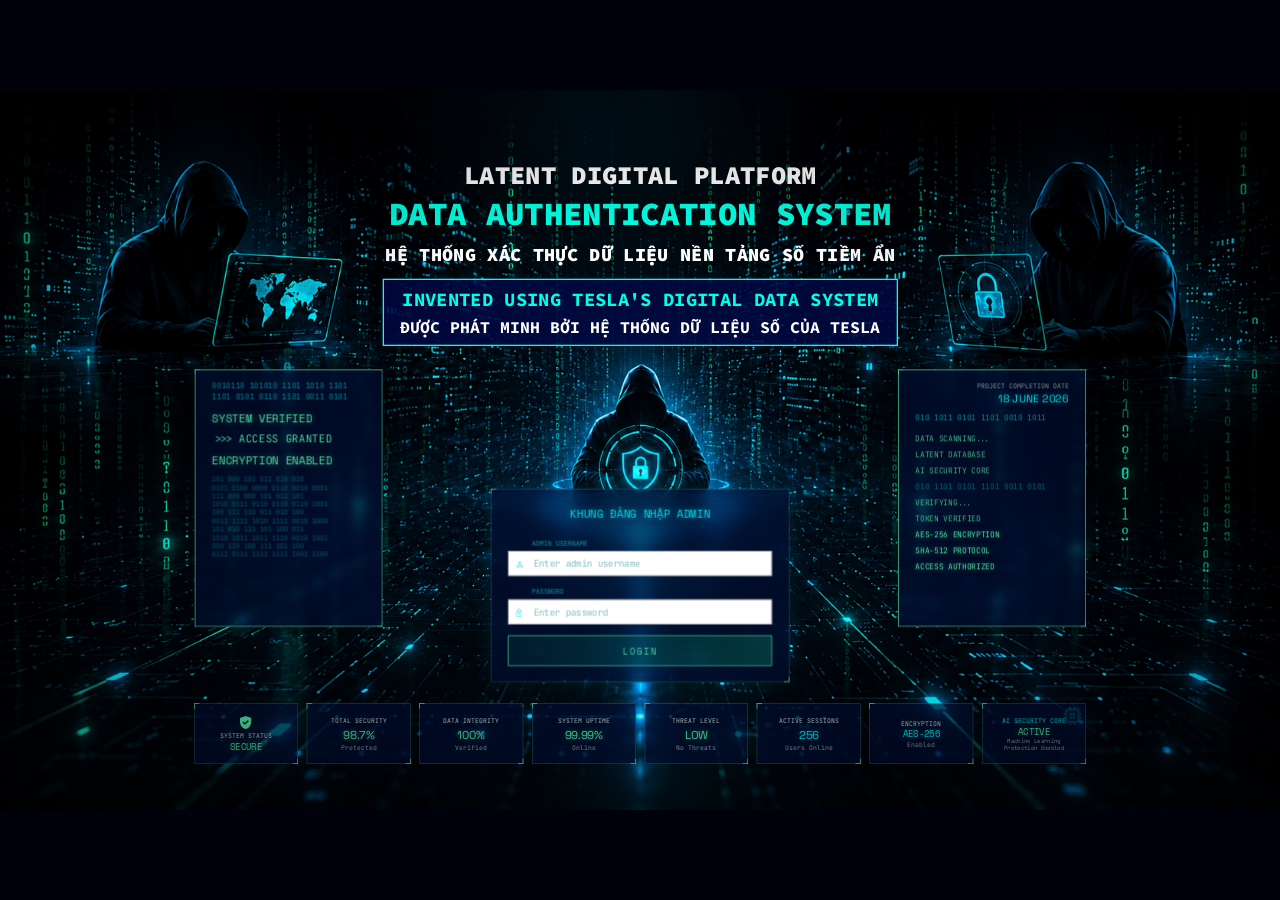
==== home.html @ fe3169d8 "first commit Co-authored-by: Cursor <cursoragent@cursor.com>" ====
<!DOCTYPE html>
<html lang="vi">
  <head>
    <meta charset="UTF-8" />
    <meta name="viewport" content="width=device-width, initial-scale=1.0" />
    <title>SYSTEM DATA INPUT PANEL — Latent Digital Platform</title>
    <link rel="preconnect" href="https://fonts.googleapis.com" />
    <link rel="preconnect" href="https://fonts.gstatic.com" crossorigin />
    <link
      href="https://fonts.googleapis.com/css2?family=Be+Vietnam+Pro:wght@700;900&family=JetBrains+Mono:wght@400;700&family=Source+Code+Pro:wght@700;900&family=Space+Grotesk:wght@400;500;700&family=Space+Mono&display=swap"
      rel="stylesheet"
    />
    <link rel="stylesheet" href="css/app.css" />
  </head>
  <body>
    <div class="viewport">
      <div class="stage" id="stage">
        <img class="bg" src="bg-pc.png" alt="" />

        <main class="home-main">
          <p class="exclusive">
            THIS DATA SOFTWARE IS EXCLUSIVELY AVAILABLE FOR THE SEXY BACCARAT PLATFORM.
          </p>

          <div class="welcome-row">
            <h1>WELCOME!</h1>
            <button class="logout-btn" id="logoutBtn" type="button">LOGOUT</button>
          </div>

          <div class="msg-box">
            <p>
              Thank you for placing your trust in our team. On behalf of Tesla, we would like to express
              our sincere gratitude for your confidence and support.<br />
              We truly appreciate your trust and look forward to providing you with the best possible experience.
            </p>
          </div>

          <h2 class="section-title">SYSTEM RECOMMENDATIONS</h2>

          <div class="msg-box">
            <p>
              For optimal system performance, please review and understand the instructions below before proceeding.
              Enter all required data completely and accurately to ensure the analysis is performed correctly
              and to achieve the most reliable analytical results.
            </p>
          </div>

          <div class="guide-row">
            <aside class="warn-box">
              <div class="warn-icons">
                <svg class="warn-tri" viewBox="0 0 24 24" aria-hidden="true">
                  <path fill="#f5c518" d="M12 2L23 21H1L12 2Z" />
                  <path fill="#111" d="M11 9h2v6h-2zm0 7h2v2h-2z" />
                </svg>
                <svg class="warn-tri" viewBox="0 0 24 24" aria-hidden="true">
                  <path fill="#f5c518" d="M12 2L23 21H1L12 2Z" />
                  <path fill="#111" d="M11 9h2v6h-2zm0 7h2v2h-2z" />
                </svg>
              </div>
              <h3>IMPORTANT OPERATING GUIDELINES</h3>
            </aside>

            <div class="guide-list">
              <span class="corner corner-tl"></span>
              <span class="corner corner-br"></span>
              <div class="guide-item">
                <span class="guide-num">1</span>
                <p>REFER TO THE GENERAL ANALYSIS SECTION FOR OVERALL DATA.</p>
                <span></span>
              </div>
              <div class="guide-item">
                <span class="guide-num">2</span>
                <p>ENTER THE BACCARAT TABLE NUMBER TO CONNECT WITH THE HIGHEST COMPATIBILITY.</p>
                <button class="check" data-check="table" type="button">✓</button>
              </div>
              <div class="guide-item">
                <span class="guide-num">3</span>
                <p>ENTER THE RESULTS OF THREE CONSECUTIVE ROUNDS TO ANALYZE THE LATENT COEFFICIENTS.</p>
                <button class="check" data-check="rounds" type="button">✓</button>
              </div>
              <div class="guide-item">
                <span class="guide-num">4</span>
                <p>ENTER COMPLETE AND ACCURATE DATA FOR THREE CONSECUTIVE ROUNDS TO PERFORM LATENT COEFFICIENT ANALYSIS.</p>
                <button class="check" data-check="data" type="button">✓</button>
              </div>
            </div>
          </div>

          <section class="panel">
            <span class="corner corner-tl"></span>
            <span class="corner corner-br"></span>
            <h3 class="panel-title">★ SYSTEM DATA INPUT PANEL ★</h3>

            <div class="table-row">
              <label for="tableNo">TABLE NO.</label>
              <input id="tableNo" type="text" placeholder="Enter baccarat table number" maxlength="16" />
              <div class="rounds" id="rounds">
                <button class="round-chip" data-round="0" type="button">R1 · —</button>
                <button class="round-chip" data-round="1" type="button">R2 · —</button>
                <button class="round-chip" data-round="2" type="button">R3 · —</button>
              </div>
              <button class="btn-ghost" id="connectBtn" type="button">CONNECT</button>
            </div>

            <div class="condition-row">
              <div class="condition-label">CONDITION 1</div>
              <div class="formula-grid">
                <div class="cell">
                  <span class="head">BANKER WIN</span>
                  <input id="banker" type="number" min="0" max="99" value="0" />
                </div>
                <div class="op">+</div>
                <div class="cell">
                  <span class="head">PLAYER</span>
                  <input id="player" type="number" min="0" max="99" value="0" />
                </div>
                <div class="op">+</div>
                <div class="cell">
                  <span class="head">LATENT FACTOR</span>
                  <input id="latent" type="number" min="0" max="99" value="0" />
                </div>
                <div class="op">=</div>
                <div class="cell result-cell">
                  <span class="head">RESULT</span>
                  <div class="result-out" id="resultOut">—</div>
                </div>
              </div>
            </div>

            <div class="formula-bar">CÔNG THỨC TẠO RA CƠ SỐ PHỤ (LATENT FACTOR)</div>

            <div class="action-row">
              <button class="slot-btn active" data-slot="1" type="button">1</button>
              <button class="slot-btn" data-slot="2" type="button">2</button>
              <button class="slot-btn" data-slot="3" type="button">3</button>
              <button class="slot-btn" data-slot="4" type="button">4</button>
              <button class="btn-ghost" id="resetBtn" type="button">RESET</button>
              <button class="btn-primary" id="analyzeBtn" type="button">EXECUTE ANALYSIS</button>
            </div>

            <div class="other-row">
              <div class="condition-label">OTHER CONDITIONS</div>
              <div class="stat-pills">
                <label class="pill">
                  <span class="k">COMMON PATTERNS</span>
                  <input id="statPatterns" type="number" min="0" value="5" />
                </label>
                <label class="pill">
                  <span class="k">TOTAL HANDS</span>
                  <input id="statHands" type="number" min="0" value="6" />
                </label>
                <label class="pill">
                  <span class="k">CARDS DEALT</span>
                  <input id="statCards" type="number" min="0" value="7" />
                </label>
              </div>
              <div class="beads" id="beads">
                <div class="bead-col">
                  <button class="bead cyan" data-bead="0" type="button"></button>
                  <button class="bead red" data-bead="1" type="button"></button>
                </div>
                <div class="bead-col">
                  <button class="bead cyan" data-bead="2" type="button"></button>
                  <button class="bead red" data-bead="3" type="button"></button>
                </div>
                <div class="bead-col">
                  <button class="bead cyan" data-bead="4" type="button"></button>
                  <button class="bead red" data-bead="5" type="button"></button>
                </div>
              </div>
            </div>
          </section>
        </main>

        <aside class="home-side">
          <div class="matrix-panel">
            <span class="corner corner-tl"></span>
            <span class="corner corner-br"></span>
            <canvas id="matrix"></canvas>
          </div>
          <div class="hacker-card">
            <span class="corner corner-tl"></span>
            <span class="corner corner-br"></span>
          </div>
        </aside>

        <div class="connect-overlay" id="connectOverlay" hidden>
          <div class="connect-modal">
            <span class="corner corner-tl"></span>
            <span class="corner corner-br"></span>
            <div class="connect-ring"></div>
            <p class="connect-kicker">TESLA UPLINK PROTOCOL</p>
            <h4 id="connectTitle">CONNECTING TO TABLE</h4>
            <p class="connect-table" id="connectTable">TABLE —</p>
            <div class="connect-bar">
              <span id="connectBar"></span>
            </div>
            <p class="connect-pct" id="connectPct">00%</p>
            <ul class="connect-logs" id="connectLogs"></ul>
          </div>
        </div>

        <div class="vignette"></div>
        <div class="scanlines"></div>
      </div>
    </div>
    <script src="js/stage.js"></script>
    <script src="js/home.js"></script>
  </body>
</html>
---- css/app.css ----
:root {
  --cyan: #00ffe5;
  --cyan-2: #00dbe7;
  --mint: #4edea3;
  --pink: #ff2bd6;
  --pink-soft: #ff7ae8;
  --navy: rgba(0, 8, 72, 0.85);
  --panel: rgba(0, 14, 58, 0.65);
  --panel-strong: rgba(0, 10, 42, 0.78);
  --muted: #b9cacb;
  --white: #ffffff;
  --danger: #ff2a4a;
  --stage-w: 1920px;
  --stage-h: 1080px;
}

*,
*::before,
*::after {
  box-sizing: border-box;
  margin: 0;
  padding: 0;
}

html,
body {
  width: 100%;
  height: 100%;
  background: #00010a;
  color: var(--white);
  font-family: "JetBrains Mono", "Source Code Pro", monospace;
  overflow: hidden;
}

img {
  display: block;
  max-width: none;
}

button,
input {
  font-family: inherit;
}

.viewport {
  width: 100vw;
  height: 100vh;
  display: flex;
  align-items: center;
  justify-content: center;
  overflow: hidden;
  background: #00010a;
}

.stage {
  width: var(--stage-w);
  height: var(--stage-h);
  position: relative;
  flex-shrink: 0;
  overflow: hidden;
  transform-origin: center center;
}

.bg {
  position: absolute;
  inset: 0;
  width: 100%;
  height: 100%;
  object-fit: cover;
  pointer-events: none;
}

.scanlines {
  position: absolute;
  inset: 0;
  pointer-events: none;
  z-index: 40;
  background: repeating-linear-gradient(
    to bottom,
    rgba(0, 0, 0, 0.08) 0px,
    rgba(0, 0, 0, 0.08) 1px,
    transparent 1px,
    transparent 3px
  );
  mix-blend-mode: overlay;
}

.vignette {
  position: absolute;
  inset: 0;
  pointer-events: none;
  z-index: 39;
  background: radial-gradient(ellipse at center, transparent 42%, rgba(0, 0, 0, 0.45) 100%);
}

.corner {
  position: absolute;
  width: 8px;
  height: 8px;
  pointer-events: none;
}

.corner-tl {
  top: -1px;
  left: -1px;
  border-top: 1px solid var(--mint);
  border-left: 1px solid var(--mint);
}

.corner-br {
  bottom: -1px;
  right: -1px;
  border-bottom: 1px solid var(--mint);
  border-right: 1px solid var(--mint);
}

.glow-mint {
  text-shadow: 0 0 10px rgba(78, 222, 163, 0.5);
}

.glow-cyan {
  text-shadow: 0 0 10px rgba(0, 219, 231, 0.5);
}

/* ===== LOGIN ===== */
.login-header {
  position: absolute;
  left: 574px;
  top: 103px;
  width: 773px;
  height: 281px;
  text-align: center;
}

.login-header h1,
.login-header h2,
.login-header .vn-title {
  position: absolute;
  left: 0;
  width: 100%;
  font-family: "Source Code Pro", "Be Vietnam Pro", monospace;
  font-weight: 900;
  line-height: normal;
  white-space: nowrap;
}

.login-header h1 {
  top: 0;
  font-size: 38.356px;
  color: var(--white);
}

.login-header h2 {
  top: 52px;
  font-size: 48.833px;
  color: var(--cyan);
}

.login-header .vn-title {
  top: 127px;
  font-size: 27.685px;
  color: var(--white);
}

.invented-box {
  position: absolute;
  left: 0;
  top: 180px;
  width: 773px;
  height: 101px;
  background: var(--navy);
  border: 2px solid var(--cyan);
  display: flex;
  flex-direction: column;
  align-items: center;
  justify-content: center;
  gap: 8px;
}

.invented-box .en {
  font-family: "Source Code Pro", "Be Vietnam Pro", monospace;
  font-weight: 700;
  font-size: 28.268px;
  color: var(--cyan);
}

.invented-box .vn {
  font-family: "Source Code Pro", "Be Vietnam Pro", monospace;
  font-weight: 700;
  font-size: 24.726px;
  color: var(--white);
}

.hud-panel {
  position: absolute;
  width: 282px;
  height: 386px;
  background: var(--panel);
  border: 1px solid var(--mint);
  backdrop-filter: blur(6px);
  -webkit-backdrop-filter: blur(6px);
}

.hud-left {
  left: 292px;
  top: 419px;
  padding: 16px 25px;
}

.hud-right {
  left: 1347px;
  top: 419px;
  padding: 16px 25px 20px;
}

.bin-soft {
  font-family: "JetBrains Mono", monospace;
  font-size: 12px;
  line-height: 16px;
  color: rgba(0, 219, 231, 0.6);
  word-break: break-word;
}

.bin-faint {
  font-family: "JetBrains Mono", monospace;
  font-size: 10px;
  line-height: 12.5px;
  color: rgba(0, 219, 231, 0.4);
  margin-top: 6px;
}

.status-stack {
  margin: 12px 0 10px;
  display: flex;
  flex-direction: column;
  gap: 8px;
}

.status-ok {
  font-family: "Space Mono", monospace;
  font-size: 16px;
  line-height: 24px;
  color: var(--mint);
  text-shadow: 0 0 10px rgba(78, 222, 163, 0.5);
}

.status-ok.mono {
  font-family: "JetBrains Mono", monospace;
  text-shadow: none;
}

.hud-right-top {
  display: flex;
  justify-content: flex-end;
  margin-bottom: 8px;
}

.date-block {
  text-align: right;
}

.date-block .label {
  font-size: 10px;
  line-height: 15px;
  color: rgba(185, 202, 203, 0.7);
}

.date-block .value {
  font-family: "Space Grotesk", sans-serif;
  font-size: 16px;
  line-height: 24px;
  color: var(--cyan-2);
  text-shadow: 0 0 10px rgba(0, 219, 231, 0.5);
}

.scan-lines {
  display: flex;
  flex-direction: column;
  gap: 8px;
  margin-top: 16px;
}

.scan-line {
  font-size: 12px;
  line-height: 16px;
  color: rgba(78, 222, 163, 0.8);
}

.scan-line.bin {
  color: rgba(0, 219, 231, 0.4);
}

.scan-line.hot {
  color: var(--mint);
  text-shadow: 0 0 10px rgba(78, 222, 163, 0.5);
}

.login-box {
  position: absolute;
  left: 736px;
  top: 598px;
  width: 448px;
  height: 290px;
  background: rgba(0, 14, 58, 0.6);
  border: 1px solid rgba(78, 222, 163, 0.3);
  backdrop-filter: blur(12px);
  -webkit-backdrop-filter: blur(12px);
  box-shadow: 0 0 30px rgba(0, 219, 231, 0.1);
  padding: 25px;
  display: flex;
  flex-direction: column;
  gap: 24px;
}

.login-box h3 {
  font-family: "Space Mono", monospace;
  font-size: 16px;
  line-height: 24px;
  text-align: center;
  color: var(--cyan-2);
  text-shadow: 0 0 10px rgba(0, 219, 231, 0.5);
  font-weight: 400;
}

.login-form {
  display: flex;
  flex-direction: column;
  gap: 16px;
}

.field {
  position: relative;
}

.field label {
  display: block;
  padding-left: 36px;
  margin-bottom: 4px;
  font-size: 10px;
  line-height: 15px;
  color: rgba(0, 219, 231, 0.7);
}

.field input {
  width: 100%;
  height: 38px;
  background: #fff;
  border: 1px solid #6b7280;
  padding: 10px 13px 10px 37px;
  font-size: 14px;
  color: #0b1b33;
  outline: none;
}

.field input::placeholder {
  color: rgba(0, 120, 130, 0.45);
}

.field input:focus {
  border-color: var(--cyan-2);
  box-shadow: 0 0 0 1px var(--cyan-2);
}

.field-icon {
  position: absolute;
  left: 13px;
  bottom: 13px;
  pointer-events: none;
}

.field-icon.user {
  width: 9.333px;
  height: 9.333px;
}

.field-icon.lock {
  left: 12px;
  bottom: 12px;
  width: 9.333px;
  height: 12.25px;
}

.field-icon img {
  width: 100%;
  height: 100%;
}

.btn-login {
  width: 100%;
  height: 46px;
  border: 1px solid var(--mint);
  background: linear-gradient(90deg, rgba(0, 165, 114, 0.1), rgba(0, 165, 114, 0.3));
  color: var(--mint);
  font-family: "Space Mono", monospace;
  font-size: 14px;
  letter-spacing: 1.4px;
  cursor: pointer;
  transition: box-shadow 0.2s, background 0.2s, color 0.2s;
}

.btn-login:hover {
  background: linear-gradient(90deg, rgba(0, 165, 114, 0.25), rgba(0, 165, 114, 0.5));
  box-shadow: 0 0 18px rgba(78, 222, 163, 0.45);
}

.btn-login:active {
  transform: translateY(1px);
}

.login-error {
  display: none;
  position: absolute;
  left: 25px;
  right: 25px;
  top: 50px;
  font-size: 11px;
  color: var(--danger);
  text-align: center;
  letter-spacing: 0.4px;
  pointer-events: none;
}

.login-error.show {
  display: block;
}

.login-box.shake {
  animation: shake 0.4s ease;
  border-color: var(--danger);
}

@keyframes shake {
  0%,
  100% {
    transform: translateX(0);
  }
  25% {
    transform: translateX(-6px);
  }
  75% {
    transform: translateX(6px);
  }
}

.stats-row {
  position: absolute;
  left: 291px;
  top: 920px;
  width: 1338px;
  height: 93px;
  display: flex;
  gap: 13px;
}

.stat-card {
  position: relative;
  flex: 1;
  min-width: 0;
  height: 91px;
  background: var(--panel);
  border: 1.072px solid rgba(78, 222, 163, 0.3);
  display: flex;
  flex-direction: column;
  align-items: center;
  justify-content: center;
  text-align: center;
  padding: 10px 8px 8px;
}

.stat-card .k {
  font-size: 9.649px;
  line-height: 14.474px;
  color: var(--muted);
}

.stat-card .v {
  font-family: "Space Grotesk", sans-serif;
  font-size: 17.154px;
  line-height: 26px;
  color: var(--mint);
  text-shadow: 0 0 10.7px rgba(78, 222, 163, 0.5);
}

.stat-card .v.cyan {
  color: var(--cyan-2);
  text-shadow: 0 0 10.7px rgba(0, 219, 231, 0.5);
}

.stat-card .v.sm {
  font-family: "Space Mono", monospace;
  font-size: 12.865px;
  line-height: 17px;
}

.stat-card .s {
  font-size: 9.649px;
  line-height: 14.474px;
  color: rgba(185, 202, 203, 0.7);
}

.stat-card .s.tiny {
  font-size: 8.577px;
  line-height: 10.7px;
}

.stat-shield {
  width: 17.154px;
  height: 21.442px;
  margin-bottom: 2px;
}

.stat-shield img {
  width: 17.154px;
  height: 21.442px;
}

.stat-ai-icon {
  position: absolute;
  top: 4.29px;
  right: 4.29px;
  width: 28.947px;
  height: 28.947px;
}

.stat-ai-icon img {
  width: 28.947px;
  height: 28.947px;
}

.stat-card.ai .k {
  color: var(--cyan-2);
}

/* ===== HOME ===== */
.home-main {
  position: absolute;
  left: 48px;
  top: 28px;
  width: 1620px;
  height: 1024px;
  display: flex;
  flex-direction: column;
  gap: 12px;
}

.home-side {
  position: absolute;
  right: 28px;
  top: 28px;
  width: 210px;
  height: 1024px;
  display: flex;
  flex-direction: column;
  gap: 12px;
}

.exclusive {
  font-family: "Source Code Pro", "Be Vietnam Pro", monospace;
  font-weight: 900;
  font-size: 22px;
  text-align: center;
  letter-spacing: 0.4px;
}

.welcome-row {
  display: flex;
  align-items: center;
  justify-content: center;
  position: relative;
}

.welcome-row h1 {
  font-family: "Source Code Pro", "Be Vietnam Pro", monospace;
  font-weight: 900;
  font-size: 32px;
  text-align: center;
}

.logout-btn {
  position: absolute;
  right: 0;
  top: 50%;
  transform: translateY(-50%);
  height: 34px;
  padding: 0 16px;
  border: 1px solid var(--pink);
  background: rgba(255, 43, 214, 0.12);
  color: var(--pink-soft);
  font-size: 11px;
  letter-spacing: 1.2px;
  cursor: pointer;
  clip-path: polygon(8px 0, 100% 0, 100% calc(100% - 8px), calc(100% - 8px) 100%, 0 100%, 0 8px);
  box-shadow: 0 0 12px rgba(255, 43, 214, 0.25);
}

.logout-btn:hover {
  background: rgba(255, 43, 214, 0.28);
  box-shadow: 0 0 18px rgba(255, 43, 214, 0.5);
}

.msg-box {
  width: 773px;
  min-height: 72px;
  margin: 0 auto;
  background: var(--navy);
  border: 2px solid var(--cyan);
  display: flex;
  align-items: center;
  justify-content: center;
  padding: 8px 12px;
}

.msg-box p {
  font-family: "Source Code Pro", "Be Vietnam Pro", monospace;
  font-weight: 700;
  font-size: 13.2px;
  line-height: 1.35;
  text-align: center;
  color: var(--cyan);
}

.section-title {
  font-family: "Source Code Pro", "Be Vietnam Pro", monospace;
  font-weight: 900;
  font-size: 28px;
  text-align: center;
}

.guide-row {
  display: grid;
  grid-template-columns: 168px 1fr;
  gap: 14px;
  align-items: stretch;
}

.warn-box {
  position: relative;
  background: rgba(18, 8, 0, 0.72);
  border: 2px solid #f5c518;
  display: flex;
  flex-direction: column;
  align-items: center;
  justify-content: center;
  gap: 8px;
  padding: 12px 8px;
  text-align: center;
  box-shadow: 0 0 16px rgba(245, 197, 24, 0.25);
}

.warn-box::before {
  content: "";
  position: absolute;
  inset: 4px;
  border: 1px dashed rgba(245, 197, 24, 0.5);
  pointer-events: none;
}

.warn-icons {
  display: flex;
  gap: 8px;
}

.warn-tri {
  width: 28px;
  height: 28px;
}

.warn-box h3 {
  font-family: "Source Code Pro", "Be Vietnam Pro", monospace;
  font-weight: 900;
  font-size: 11px;
  line-height: 1.25;
  color: #ffe38a;
}

.guide-list {
  position: relative;
  background: var(--panel-strong);
  border: 1px solid rgba(0, 255, 229, 0.45);
  padding: 10px 14px;
  display: flex;
  flex-direction: column;
  gap: 6px;
  backdrop-filter: blur(8px);
}

.guide-item {
  display: grid;
  grid-template-columns: 28px 1fr 28px;
  gap: 8px;
  align-items: center;
  min-height: 28px;
}

.guide-num {
  width: 22px;
  height: 22px;
  display: grid;
  place-items: center;
  font-size: 12px;
  font-weight: 700;
  color: #031018;
  background: var(--cyan);
  clip-path: polygon(4px 0, 100% 0, 100% calc(100% - 4px), calc(100% - 4px) 100%, 0 100%, 0 4px);
}

.guide-item:nth-child(even) .guide-num {
  background: var(--pink);
  color: #1a0014;
}

.guide-item p {
  font-size: 12px;
  line-height: 1.3;
  color: rgba(230, 255, 252, 0.92);
}

.check {
  width: 20px;
  height: 20px;
  border: 1px solid var(--cyan);
  background: rgba(0, 255, 229, 0.08);
  color: transparent;
  cursor: pointer;
  display: grid;
  place-items: center;
  font-size: 13px;
  box-shadow: 0 0 8px rgba(0, 255, 229, 0.2);
}

.check.on {
  border-color: var(--pink);
  background: rgba(255, 43, 214, 0.22);
  color: var(--pink);
  box-shadow: 0 0 10px rgba(255, 43, 214, 0.45);
}

.panel {
  position: relative;
  flex: 1;
  min-height: 0;
  background: var(--panel-strong);
  border: 1px solid rgba(255, 43, 214, 0.35);
  padding: 12px 16px 14px;
  backdrop-filter: blur(10px);
  box-shadow: 0 0 24px rgba(255, 43, 214, 0.12), inset 0 0 40px rgba(0, 255, 229, 0.04);
}

.panel-title {
  font-family: "Source Code Pro", "Be Vietnam Pro", monospace;
  font-weight: 900;
  font-size: 18px;
  text-align: center;
  color: var(--pink-soft);
  text-shadow: 0 0 12px rgba(255, 43, 214, 0.55);
  margin-bottom: 12px;
  letter-spacing: 1px;
}

.condition-row {
  display: grid;
  grid-template-columns: 128px 1fr;
  gap: 10px;
  align-items: center;
  margin-bottom: 10px;
}

.condition-label {
  height: 54px;
  display: grid;
  place-items: center;
  border: 1px solid var(--pink);
  color: var(--pink-soft);
  font-size: 12px;
  font-weight: 700;
  letter-spacing: 1px;
  background: rgba(255, 43, 214, 0.1);
  clip-path: polygon(10px 0, 100% 0, 100% 100%, 0 100%, 0 10px);
}

.formula-grid {
  display: grid;
  grid-template-columns: 1fr 36px 1fr 36px 1fr 36px 1fr;
  gap: 8px;
  align-items: stretch;
}

.cell {
  min-height: 70px;
  border: 1px solid rgba(0, 255, 229, 0.4);
  background: rgba(0, 20, 70, 0.45);
  display: flex;
  flex-direction: column;
}

.cell.head {
  font-size: 10px;
  letter-spacing: 0.6px;
  color: var(--cyan);
  text-align: center;
  padding: 6px 4px 0;
}

.cell input,
.stepper-value {
  flex: 1;
  background: transparent;
  border: 0;
  outline: none;
  color: var(--white);
  font-family: "Space Grotesk", sans-serif;
  font-size: 22px;
  text-align: center;
  width: 100%;
  min-height: 36px;
}

.op {
  display: grid;
  place-items: center;
  font-size: 22px;
  color: var(--pink);
  text-shadow: 0 0 10px rgba(255, 43, 214, 0.7);
  font-weight: 700;
}

.result-cell {
  border-color: var(--pink);
  background: rgba(255, 43, 214, 0.08);
}

.result-cell .head {
  color: var(--pink-soft);
}

.other-row {
  display: grid;
  grid-template-columns: 128px minmax(0, 1fr) auto;
  gap: 14px;
  align-items: stretch;
}

.stat-pills {
  display: grid;
  grid-template-columns: repeat(3, minmax(0, 1fr));
  gap: 14px;
}

.pill {
  min-height: 92px;
  border: 1px solid rgba(0, 255, 229, 0.55);
  background: rgba(0, 20, 70, 0.55);
  display: flex;
  flex-direction: column;
  align-items: center;
  justify-content: center;
  gap: 6px;
  padding: 10px 12px 12px;
  box-shadow: 0 0 14px rgba(0, 255, 229, 0.12);
}

.pill .k {
  font-size: 11px;
  color: var(--cyan);
  letter-spacing: 1px;
  text-align: center;
}

.pill input {
  width: 100%;
  height: 44px;
  background: rgba(255, 255, 255, 0.96);
  border: 1px solid #6b7280;
  color: #0b1b33;
  font-family: "Space Grotesk", sans-serif;
  font-size: 28px;
  font-weight: 700;
  text-align: center;
  outline: none;
}

.pill input:focus {
  border-color: var(--pink);
  box-shadow: 0 0 0 1px var(--pink), 0 0 12px rgba(255, 43, 214, 0.35);
}

.pill input::-webkit-outer-spin-button,
.pill input::-webkit-inner-spin-button {
  height: 24px;
}

.beads {
  display: flex;
  gap: 10px;
  align-items: center;
  padding: 4px 2px;
}

.bead-col {
  display: flex;
  flex-direction: column;
  gap: 8px;
}

.bead {
  width: 42px;
  height: 42px;
  border: 1px solid transparent;
  cursor: pointer;
}

.bead.cyan {
  background: #2ee6ff;
  box-shadow: 0 0 14px rgba(46, 230, 255, 0.85);
}

.bead.red {
  background: #ff2a6a;
  box-shadow: 0 0 14px rgba(255, 42, 106, 0.85);
}

.bead.off {
  background: rgba(255, 255, 255, 0.08);
  box-shadow: none;
  border-color: rgba(255, 255, 255, 0.15);
}

.result-out {
  flex: 1;
  display: grid;
  place-items: center;
  font-family: "Source Code Pro", "Be Vietnam Pro", monospace;
  font-weight: 900;
  font-size: 18px;
  color: var(--cyan);
  text-shadow: 0 0 12px rgba(0, 255, 229, 0.5);
}

.formula-bar {
  margin: 10px auto 12px;
  width: min(720px, 100%);
  min-height: 40px;
  border: 1px solid var(--cyan);
  background: rgba(0, 255, 229, 0.06);
  display: grid;
  place-items: center;
  font-family: "Source Code Pro", "Be Vietnam Pro", monospace;
  font-weight: 700;
  font-size: 13px;
  color: var(--cyan);
  letter-spacing: 0.4px;
}

.action-row {
  display: flex;
  align-items: center;
  justify-content: center;
  gap: 12px;
  margin-bottom: 12px;
}

.slot-btn {
  width: 48px;
  height: 40px;
  border: 1px solid var(--cyan);
  background: rgba(0, 255, 229, 0.08);
  color: var(--cyan);
  font-size: 16px;
  font-weight: 700;
  cursor: pointer;
  clip-path: polygon(6px 0, 100% 0, 100% calc(100% - 6px), calc(100% - 6px) 100%, 0 100%, 0 6px);
}

.slot-btn:hover,
.slot-btn.active {
  border-color: var(--pink);
  color: var(--pink-soft);
  background: rgba(255, 43, 214, 0.18);
  box-shadow: 0 0 14px rgba(255, 43, 214, 0.4);
}

.btn-ghost,
.btn-primary {
  height: 40px;
  padding: 0 22px;
  cursor: pointer;
  letter-spacing: 1.4px;
  font-size: 12px;
  font-weight: 700;
}

.btn-ghost {
  border: 1px solid var(--cyan);
  background: rgba(0, 255, 229, 0.08);
  color: var(--cyan);
  clip-path: polygon(8px 0, 100% 0, 100% calc(100% - 8px), calc(100% - 8px) 100%, 0 100%, 0 8px);
}

.btn-ghost:hover {
  background: rgba(0, 255, 229, 0.2);
  box-shadow: 0 0 14px rgba(0, 255, 229, 0.35);
}

.btn-primary {
  border: 1px solid var(--pink);
  background: linear-gradient(90deg, rgba(255, 43, 214, 0.2), rgba(0, 80, 255, 0.28));
  color: #ffe6fb;
  clip-path: polygon(8px 0, 100% 0, 100% calc(100% - 8px), calc(100% - 8px) 100%, 0 100%, 0 8px);
  box-shadow: 0 0 18px rgba(255, 43, 214, 0.35);
}

.btn-primary:hover {
  background: linear-gradient(90deg, rgba(255, 43, 214, 0.4), rgba(0, 180, 255, 0.35));
  box-shadow: 0 0 22px rgba(255, 43, 214, 0.55), 0 0 18px rgba(0, 255, 229, 0.25);
}

.table-row {
  display: flex;
  gap: 10px;
  align-items: center;
  margin-bottom: 10px;
}

.table-row label {
  font-size: 11px;
  color: var(--cyan);
  letter-spacing: 0.8px;
  white-space: nowrap;
}

.table-row input {
  flex: 1;
  height: 36px;
  background: rgba(255, 255, 255, 0.95);
  border: 1px solid #6b7280;
  padding: 0 12px;
  color: #0b1b33;
  font-size: 14px;
  outline: none;
}

.table-row input:focus {
  border-color: var(--pink);
  box-shadow: 0 0 0 1px var(--pink);
}

.rounds {
  display: flex;
  gap: 8px;
}

.round-chip {
  height: 36px;
  min-width: 72px;
  border: 1px solid rgba(0, 255, 229, 0.4);
  background: rgba(0, 255, 229, 0.08);
  color: var(--cyan);
  cursor: pointer;
  font-size: 12px;
  letter-spacing: 0.6px;
}

.round-chip.banker {
  border-color: var(--pink);
  background: rgba(255, 43, 214, 0.22);
  color: var(--pink-soft);
}

.round-chip.player {
  border-color: var(--cyan);
  background: rgba(0, 255, 229, 0.22);
  color: var(--cyan);
}

.round-chip.tie {
  border-color: #f5c518;
  background: rgba(245, 197, 24, 0.18);
  color: #ffe38a;
}

.matrix-panel {
  position: relative;
  flex: 1;
  min-height: 0;
  background: rgba(0, 10, 36, 0.55);
  border: 1px solid rgba(0, 255, 229, 0.35);
  overflow: hidden;
  backdrop-filter: blur(6px);
}

.matrix-caption {
  position: absolute;
  left: 8px;
  right: 8px;
  top: 8px;
  z-index: 2;
  font-size: 9px;
  line-height: 1.3;
  color: rgba(0, 255, 229, 0.75);
  text-align: center;
}

#matrix {
  position: absolute;
  inset: 0;
  width: 100%;
  height: 100%;
}

.hacker-card {
  height: 220px;
  position: relative;
  border: 1px solid rgba(0, 255, 229, 0.45);
  overflow: hidden;
  background: transparent;
  box-shadow: 0 0 18px rgba(0, 255, 229, 0.18), inset 0 0 30px rgba(0, 8, 30, 0.25);
}

.connect-overlay {
  position: absolute;
  inset: 0;
  z-index: 50;
  display: grid;
  place-items: center;
  background: rgba(0, 4, 18, 0.72);
  backdrop-filter: blur(8px);
}

.connect-overlay[hidden] {
  display: none;
}

.connect-modal {
  position: relative;
  width: 520px;
  min-height: 340px;
  padding: 36px 32px 28px;
  background: rgba(0, 10, 42, 0.92);
  border: 1px solid var(--cyan);
  box-shadow: 0 0 40px rgba(0, 255, 229, 0.25), 0 0 80px rgba(255, 43, 214, 0.12);
  text-align: center;
  overflow: hidden;
}

.connect-modal::before {
  content: "";
  position: absolute;
  inset: 0;
  background: repeating-linear-gradient(
    to bottom,
    rgba(0, 255, 229, 0.04) 0,
    rgba(0, 255, 229, 0.04) 1px,
    transparent 1px,
    transparent 4px
  );
  pointer-events: none;
}

.connect-ring {
  width: 72px;
  height: 72px;
  margin: 0 auto 16px;
  border: 2px solid rgba(0, 255, 229, 0.25);
  border-top-color: var(--cyan);
  border-right-color: var(--pink);
  border-radius: 50%;
  animation: spin 0.9s linear infinite;
  box-shadow: 0 0 18px rgba(0, 255, 229, 0.35);
}

.connect-kicker {
  font-size: 11px;
  letter-spacing: 2px;
  color: var(--pink-soft);
  margin-bottom: 8px;
}

.connect-modal h4 {
  font-family: "Source Code Pro", "Be Vietnam Pro", monospace;
  font-size: 22px;
  font-weight: 900;
  color: var(--white);
  text-shadow: 0 0 12px rgba(0, 255, 229, 0.45);
}

.connect-table {
  margin-top: 6px;
  color: var(--cyan);
  font-size: 14px;
  letter-spacing: 1.5px;
}

.connect-bar {
  margin: 18px auto 8px;
  width: 100%;
  height: 8px;
  background: rgba(255, 255, 255, 0.08);
  border: 1px solid rgba(0, 255, 229, 0.35);
  overflow: hidden;
}

.connect-bar span {
  display: block;
  height: 100%;
  width: 0%;
  background: linear-gradient(90deg, var(--cyan), var(--pink));
  box-shadow: 0 0 12px rgba(255, 43, 214, 0.6);
  transition: width 0.2s linear;
}

.connect-pct {
  font-family: "Space Grotesk", sans-serif;
  font-size: 18px;
  color: var(--cyan);
  margin-bottom: 12px;
}

.connect-logs {
  list-style: none;
  text-align: left;
  min-height: 88px;
  font-size: 12px;
  line-height: 1.7;
  color: rgba(0, 255, 229, 0.85);
}

.connect-logs li.ok {
  color: var(--mint);
}

.connect-logs li.hot {
  color: var(--pink-soft);
}

@keyframes spin {
  to {
    transform: rotate(360deg);
  }
}

@media (max-width: 1280px) {
  .exclusive {
    font-size: 18px;
  }
}
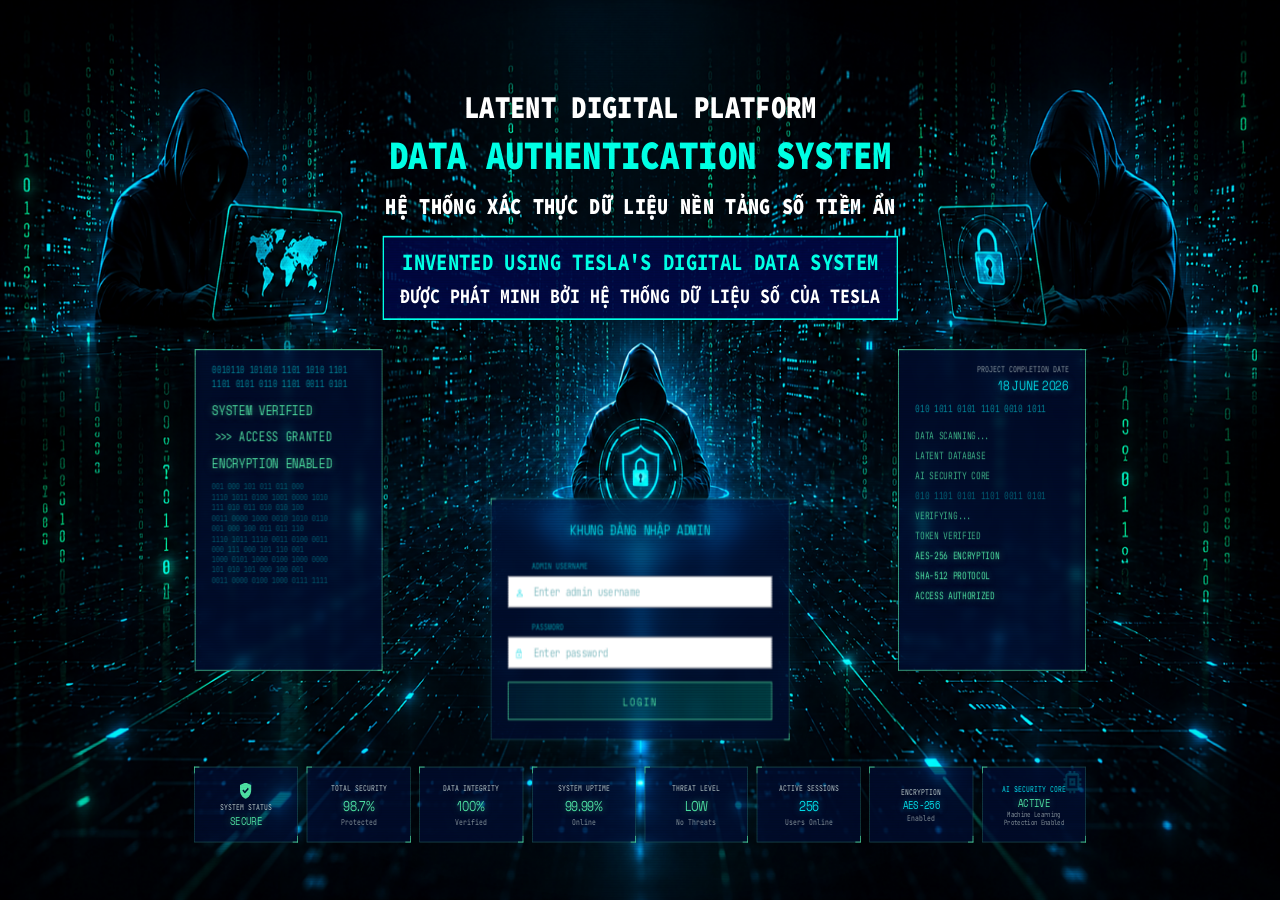
==== commit f2d61faa: "update ui" ====
--- a/home.html
+++ b/home.html
@@ -1,210 +1,380 @@
 <!DOCTYPE html>
 <html lang="vi">
-  <head>
-    <meta charset="UTF-8" />
-    <meta name="viewport" content="width=device-width, initial-scale=1.0" />
-    <title>SYSTEM DATA INPUT PANEL — Latent Digital Platform</title>
-    <link rel="preconnect" href="https://fonts.googleapis.com" />
-    <link rel="preconnect" href="https://fonts.gstatic.com" crossorigin />
-    <link
-      href="https://fonts.googleapis.com/css2?family=Be+Vietnam+Pro:wght@700;900&family=JetBrains+Mono:wght@400;700&family=Source+Code+Pro:wght@700;900&family=Space+Grotesk:wght@400;500;700&family=Space+Mono&display=swap"
-      rel="stylesheet"
-    />
-    <link rel="stylesheet" href="css/app.css" />
-  </head>
-  <body>
-    <div class="viewport">
-      <div class="stage" id="stage">
-        <img class="bg" src="bg-pc.png" alt="" />
-
-        <main class="home-main">
-          <p class="exclusive">
-            THIS DATA SOFTWARE IS EXCLUSIVELY AVAILABLE FOR THE SEXY BACCARAT PLATFORM.
+
+<head>
+  <meta charset="UTF-8" />
+  <meta name="viewport" content="width=device-width, initial-scale=1.0" />
+  <title>SYSTEM DATA INPUT PANEL — Latent Digital Platform</title>
+  <link rel="preconnect" href="https://fonts.googleapis.com" />
+  <link rel="preconnect" href="https://fonts.gstatic.com" crossorigin />
+  <link
+    href="https://fonts.googleapis.com/css2?family=Be+Vietnam+Pro:wght@700;900&family=JetBrains+Mono:wght@400;700&family=Source+Code+Pro:wght@700;900&family=Space+Grotesk:wght@400;500;700&family=Space+Mono&display=swap"
+    rel="stylesheet" />
+  <link rel="stylesheet" href="css/app.css" />
+</head>
+
+<body>
+  <div class="viewport">
+    <div class="stage" id="stage">
+      <img class="bg" src="bg-pc.png" alt="" />
+
+      <nav class="home-nav" aria-label="Main">
+        <div class="nav-list">
+          <button class="nav-item active" type="button" data-nav="dashboard">
+            <svg class="nav-ico" viewBox="0 0 24 24" aria-hidden="true">
+              <path d="M4 10.5L12 4l8 6.5V20a1 1 0 0 1-1 1h-5v-6H10v6H5a1 1 0 0 1-1-1v-9.5z" fill="none"
+                stroke="currentColor" stroke-width="1.6" stroke-linejoin="round" />
+            </svg>
+            <span>DASHBOARD</span>
+          </button>
+          <button class="nav-item" type="button" data-nav="users">
+            <svg class="nav-ico" viewBox="0 0 24 24" aria-hidden="true">
+              <path
+                d="M9 11a3.5 3.5 0 1 0 0-7 3.5 3.5 0 0 0 0 7zM16.5 12a3 3 0 1 0 0-6 3 3 0 0 0 0 6zM3.5 19.5c0-2.8 2.5-5 5.5-5s5.5 2.2 5.5 5M14 14.5c2.6 0 4.8 1.6 5.5 3.8"
+                fill="none" stroke="currentColor" stroke-width="1.6" stroke-linecap="round" />
+            </svg>
+            <span>USER MANAGEMENT</span>
+          </button>
+          <button class="nav-item" type="button" data-nav="auth">
+            <svg class="nav-ico" viewBox="0 0 24 24" aria-hidden="true">
+              <path d="M12 3l7 3v5.2c0 4.4-2.9 8.3-7 9.8-4.1-1.5-7-5.4-7-9.8V6l7-3z" fill="none" stroke="currentColor"
+                stroke-width="1.6" />
+              <circle cx="12" cy="11" r="2.2" fill="none" stroke="currentColor" stroke-width="1.4" />
+              <path d="M12 13.2v2.4M10.4 11h3.2" fill="none" stroke="currentColor" stroke-width="1.4"
+                stroke-linecap="round" />
+            </svg>
+            <span>DATA AUTHENTICATION</span>
+          </button>
+          <button class="nav-item" type="button" data-nav="monitor">
+            <svg class="nav-ico" viewBox="0 0 24 24" aria-hidden="true">
+              <rect x="3" y="4" width="18" height="13" rx="1.5" fill="none" stroke="currentColor" stroke-width="1.6" />
+              <path d="M8 20h8M12 17v3M6.5 14l3-3.5 2.5 2 4-4.5" fill="none" stroke="currentColor" stroke-width="1.5"
+                stroke-linecap="round" stroke-linejoin="round" />
+            </svg>
+            <span>SYSTEM MONITORING</span>
+          </button>
+          <button class="nav-item" type="button" data-nav="security">
+            <svg class="nav-ico" viewBox="0 0 24 24" aria-hidden="true">
+              <path d="M12 3l7 3v5.2c0 4.4-2.9 8.3-7 9.8-4.1-1.5-7-5.4-7-9.8V6l7-3z" fill="none" stroke="currentColor"
+                stroke-width="1.6" />
+              <path d="M9.2 11.4l2 2 3.8-4" fill="none" stroke="currentColor" stroke-width="1.6" stroke-linecap="round"
+                stroke-linejoin="round" />
+            </svg>
+            <span>SECURITY CENTER</span>
+          </button>
+          <button class="nav-item" type="button" data-nav="access">
+            <svg class="nav-ico" viewBox="0 0 24 24" aria-hidden="true">
+              <rect x="3.5" y="6" width="17" height="12" rx="2" fill="none" stroke="currentColor" stroke-width="1.6" />
+              <circle cx="9" cy="12" r="2" fill="none" stroke="currentColor" stroke-width="1.4" />
+              <path d="M13.5 10.5h4M13.5 13.5h3" fill="none" stroke="currentColor" stroke-width="1.4"
+                stroke-linecap="round" />
+            </svg>
+            <span>ACCESS CONTROL</span>
+          </button>
+          <button class="nav-item" type="button" data-nav="encryption">
+            <svg class="nav-ico" viewBox="0 0 24 24" aria-hidden="true">
+              <path d="M8 11V8.5a4 4 0 0 1 8 0V11" fill="none" stroke="currentColor" stroke-width="1.6" />
+              <rect x="6.5" y="11" width="11" height="9" rx="1.5" fill="none" stroke="currentColor" stroke-width="1.6" />
+              <circle cx="12" cy="15.5" r="1.3" fill="currentColor" />
+            </svg>
+            <span>ENCRYPTION MODULE</span>
+          </button>
+          <button class="nav-item" type="button" data-nav="audit">
+            <svg class="nav-ico" viewBox="0 0 24 24" aria-hidden="true">
+              <path
+                d="M7 4h10a1.5 1.5 0 0 1 1.5 1.5v13A1.5 1.5 0 0 1 17 20H7a1.5 1.5 0 0 1-1.5-1.5v-13A1.5 1.5 0 0 1 7 4z"
+                fill="none" stroke="currentColor" stroke-width="1.6" />
+              <path d="M9 9h6M9 12.5h6M9 16h4" fill="none" stroke="currentColor" stroke-width="1.5"
+                stroke-linecap="round" />
+            </svg>
+            <span>AUDIT LOGS</span>
+          </button>
+          <button class="nav-item" type="button" data-nav="ai">
+            <svg class="nav-ico" viewBox="0 0 24 24" aria-hidden="true">
+              <circle cx="12" cy="12" r="2.2" fill="none" stroke="currentColor" stroke-width="1.5" />
+              <path
+                d="M12 4v3.2M12 16.8V20M4 12h3.2M16.8 12H20M6.4 6.4l2.3 2.3M15.3 15.3l2.3 2.3M17.6 6.4l-2.3 2.3M8.7 15.3l-2.3 2.3"
+                fill="none" stroke="currentColor" stroke-width="1.5" stroke-linecap="round" />
+            </svg>
+            <span>AI ANALYTICS</span>
+          </button>
+          <button class="nav-item" type="button" data-nav="settings">
+            <svg class="nav-ico" viewBox="0 0 24 24" aria-hidden="true">
+              <circle cx="12" cy="12" r="3" fill="none" stroke="currentColor" stroke-width="1.5" />
+              <path
+                d="M12 3.5v2.2M12 18.3v2.2M3.5 12h2.2M18.3 12h2.2M6 6l1.6 1.6M16.4 16.4L18 18M18 6l-1.6 1.6M7.6 16.4 6 18"
+                fill="none" stroke="currentColor" stroke-width="1.5" stroke-linecap="round" />
+            </svg>
+            <span>SYSTEM SETTINGS</span>
+          </button>
+          <button class="nav-item" type="button" data-nav="backup">
+            <svg class="nav-ico" viewBox="0 0 24 24" aria-hidden="true">
+              <rect x="5" y="8" width="14" height="10" rx="1.5" fill="none" stroke="currentColor" stroke-width="1.6" />
+              <path
+                d="M8 8V6.5A1.5 1.5 0 0 1 9.5 5h5A1.5 1.5 0 0 1 16 6.5V8M9 18v1.5M15 18v1.5M15.5 12.5a3.2 3.2 0 1 1-1.1-2.4"
+                fill="none" stroke="currentColor" stroke-width="1.5" stroke-linecap="round" />
+              <path d="M14.2 8.8v1.8h1.8" fill="none" stroke="currentColor" stroke-width="1.4" stroke-linecap="round"
+                stroke-linejoin="round" />
+            </svg>
+            <span>BACKUP &amp; RECOVERY</span>
+          </button>
+          <button class="nav-item" type="button" data-nav="reports">
+            <svg class="nav-ico" viewBox="0 0 24 24" aria-hidden="true">
+              <path d="M8 4h7l3 3v12a1 1 0 0 1-1 1H8a1 1 0 0 1-1-1V5a1 1 0 0 1 1-1z" fill="none" stroke="currentColor"
+                stroke-width="1.6" />
+              <path d="M15 4v3h3M9.5 12h5M9.5 15.5h3.5M16.5 18.5l1.2-3.2 1.2 3.2M16.2 17h2.8" fill="none"
+                stroke="currentColor" stroke-width="1.4" stroke-linecap="round" stroke-linejoin="round" />
+            </svg>
+            <span>REPORTS</span>
+          </button>
+          <button class="nav-item" type="button" data-nav="notifications">
+            <svg class="nav-ico" viewBox="0 0 24 24" aria-hidden="true">
+              <path d="M12 4a5 5 0 0 1 5 5v3.2l1.4 2.6H5.6L7 12.2V9a5 5 0 0 1 5-5zM10 18.5a2 2 0 0 0 4 0" fill="none"
+                stroke="currentColor" stroke-width="1.6" stroke-linejoin="round" />
+            </svg>
+            <span>NOTIFICATIONS</span>
+          </button>
+        </div>
+
+        <div class="sidebar-table-card">
+          <span class="corner corner-tl"></span>
+          <span class="corner corner-br"></span>
+          <div class="st-header">CONNECT TO BACCARAT TABLE</div>
+          <div class="st-table-input-row">
+            <span class="st-prefix">BACARAT</span>
+            <input class="st-input" id="sideTableInput" type="text" value="C06" placeholder="C06" maxlength="12" />
+            <button class="st-connect-btn" id="sideConnectBtn" type="button">CONNECT</button>
+          </div>
+          <div class="st-grid">
+            <div class="st-cell st-left">
+              <span class="st-label">KẾT NỐI CHẠY</span>
+              <span class="st-val st-pct" id="sideConnPct">100%</span>
+            </div>
+            <div class="st-cell st-right">
+              <span class="st-label">ACCURACY RATE</span>
+              <span class="st-val st-rate" id="sideAccRate">86%</span>
+            </div>
+          </div>
+          <div class="st-section">
+            <div class="st-subhead">RECOMMENDED NUMBER<br />OF SUCCESSFUL HANDS</div>
+            <div class="st-range">RANGE</div>
+          </div>
+        </div>
+      </nav>
+
+      <main class="home-main">
+        <p class="exclusive">
+          THIS DATA SOFTWARE IS EXCLUSIVELY AVAILABLE FOR THE SEXY BACCARAT PLATFORM.
+        </p>
+
+        <div class="welcome-row">
+          <h1>WELCOME!</h1>
+          <button class="logout-btn" id="logoutBtn" type="button">LOGOUT</button>
+        </div>
+
+        <div class="msg-box">
+          <p>
+            Thank you for placing your trust in our team. On behalf of Tesla, we would like to express
+            our sincere gratitude for your confidence and support.<br />
+            We truly appreciate your trust and look forward to providing you with the best possible experience.
           </p>
-
-          <div class="welcome-row">
-            <h1>WELCOME!</h1>
-            <button class="logout-btn" id="logoutBtn" type="button">LOGOUT</button>
-          </div>
-
-          <div class="msg-box">
-            <p>
-              Thank you for placing your trust in our team. On behalf of Tesla, we would like to express
-              our sincere gratitude for your confidence and support.<br />
-              We truly appreciate your trust and look forward to providing you with the best possible experience.
-            </p>
-          </div>
-
-          <h2 class="section-title">SYSTEM RECOMMENDATIONS</h2>
-
-          <div class="msg-box">
-            <p>
-              For optimal system performance, please review and understand the instructions below before proceeding.
-              Enter all required data completely and accurately to ensure the analysis is performed correctly
-              and to achieve the most reliable analytical results.
-            </p>
-          </div>
-
-          <div class="guide-row">
-            <aside class="warn-box">
-              <div class="warn-icons">
-                <svg class="warn-tri" viewBox="0 0 24 24" aria-hidden="true">
-                  <path fill="#f5c518" d="M12 2L23 21H1L12 2Z" />
-                  <path fill="#111" d="M11 9h2v6h-2zm0 7h2v2h-2z" />
-                </svg>
-                <svg class="warn-tri" viewBox="0 0 24 24" aria-hidden="true">
-                  <path fill="#f5c518" d="M12 2L23 21H1L12 2Z" />
-                  <path fill="#111" d="M11 9h2v6h-2zm0 7h2v2h-2z" />
-                </svg>
-              </div>
-              <h3>IMPORTANT OPERATING GUIDELINES</h3>
-            </aside>
-
-            <div class="guide-list">
-              <span class="corner corner-tl"></span>
-              <span class="corner corner-br"></span>
-              <div class="guide-item">
-                <span class="guide-num">1</span>
-                <p>REFER TO THE GENERAL ANALYSIS SECTION FOR OVERALL DATA.</p>
-                <span></span>
-              </div>
-              <div class="guide-item">
-                <span class="guide-num">2</span>
-                <p>ENTER THE BACCARAT TABLE NUMBER TO CONNECT WITH THE HIGHEST COMPATIBILITY.</p>
-                <button class="check" data-check="table" type="button">✓</button>
-              </div>
-              <div class="guide-item">
-                <span class="guide-num">3</span>
-                <p>ENTER THE RESULTS OF THREE CONSECUTIVE ROUNDS TO ANALYZE THE LATENT COEFFICIENTS.</p>
-                <button class="check" data-check="rounds" type="button">✓</button>
-              </div>
-              <div class="guide-item">
-                <span class="guide-num">4</span>
-                <p>ENTER COMPLETE AND ACCURATE DATA FOR THREE CONSECUTIVE ROUNDS TO PERFORM LATENT COEFFICIENT ANALYSIS.</p>
-                <button class="check" data-check="data" type="button">✓</button>
-              </div>
-            </div>
-          </div>
-
-          <section class="panel">
+        </div>
+
+        <h2 class="section-title">SYSTEM RECOMMENDATIONS</h2>
+
+        <div class="msg-box">
+          <p>
+            For optimal system performance, please review and understand the instructions below before proceeding.
+            Enter all required data completely and accurately to ensure the analysis is performed correctly
+            and to achieve the most reliable analytical results.
+          </p>
+        </div>
+
+        <div class="guide-row">
+          <aside class="warn-box">
+            <div class="warn-icons">
+              <svg class="warn-tri" viewBox="0 0 24 24" aria-hidden="true">
+                <path fill="#f5c518" d="M12 2L23 21H1L12 2Z" />
+                <path fill="#111" d="M11 9h2v6h-2zm0 7h2v2h-2z" />
+              </svg>
+              <svg class="warn-tri" viewBox="0 0 24 24" aria-hidden="true">
+                <path fill="#f5c518" d="M12 2L23 21H1L12 2Z" />
+                <path fill="#111" d="M11 9h2v6h-2zm0 7h2v2h-2z" />
+              </svg>
+            </div>
+            <h3>IMPORTANT OPERATING GUIDELINES</h3>
+          </aside>
+
+          <div class="guide-list">
             <span class="corner corner-tl"></span>
             <span class="corner corner-br"></span>
-            <h3 class="panel-title">★ SYSTEM DATA INPUT PANEL ★</h3>
-
-            <div class="table-row">
-              <label for="tableNo">TABLE NO.</label>
-              <input id="tableNo" type="text" placeholder="Enter baccarat table number" maxlength="16" />
-              <div class="rounds" id="rounds">
-                <button class="round-chip" data-round="0" type="button">R1 · —</button>
-                <button class="round-chip" data-round="1" type="button">R2 · —</button>
-                <button class="round-chip" data-round="2" type="button">R3 · —</button>
-              </div>
-              <button class="btn-ghost" id="connectBtn" type="button">CONNECT</button>
-            </div>
-
-            <div class="condition-row">
-              <div class="condition-label">CONDITION 1</div>
-              <div class="formula-grid">
-                <div class="cell">
-                  <span class="head">BANKER WIN</span>
-                  <input id="banker" type="number" min="0" max="99" value="0" />
-                </div>
-                <div class="op">+</div>
-                <div class="cell">
-                  <span class="head">PLAYER</span>
-                  <input id="player" type="number" min="0" max="99" value="0" />
-                </div>
-                <div class="op">+</div>
-                <div class="cell">
-                  <span class="head">LATENT FACTOR</span>
-                  <input id="latent" type="number" min="0" max="99" value="0" />
-                </div>
-                <div class="op">=</div>
-                <div class="cell result-cell">
-                  <span class="head">RESULT</span>
-                  <div class="result-out" id="resultOut">—</div>
-                </div>
-              </div>
-            </div>
-
-            <div class="formula-bar">CÔNG THỨC TẠO RA CƠ SỐ PHỤ (LATENT FACTOR)</div>
-
-            <div class="action-row">
-              <button class="slot-btn active" data-slot="1" type="button">1</button>
-              <button class="slot-btn" data-slot="2" type="button">2</button>
-              <button class="slot-btn" data-slot="3" type="button">3</button>
-              <button class="slot-btn" data-slot="4" type="button">4</button>
-              <button class="btn-ghost" id="resetBtn" type="button">RESET</button>
-              <button class="btn-primary" id="analyzeBtn" type="button">EXECUTE ANALYSIS</button>
-            </div>
-
-            <div class="other-row">
-              <div class="condition-label">OTHER CONDITIONS</div>
-              <div class="stat-pills">
-                <label class="pill">
-                  <span class="k">COMMON PATTERNS</span>
-                  <input id="statPatterns" type="number" min="0" value="5" />
-                </label>
-                <label class="pill">
-                  <span class="k">TOTAL HANDS</span>
-                  <input id="statHands" type="number" min="0" value="6" />
-                </label>
-                <label class="pill">
-                  <span class="k">CARDS DEALT</span>
-                  <input id="statCards" type="number" min="0" value="7" />
-                </label>
-              </div>
-              <div class="beads" id="beads">
-                <div class="bead-col">
-                  <button class="bead cyan" data-bead="0" type="button"></button>
-                  <button class="bead red" data-bead="1" type="button"></button>
-                </div>
-                <div class="bead-col">
-                  <button class="bead cyan" data-bead="2" type="button"></button>
-                  <button class="bead red" data-bead="3" type="button"></button>
-                </div>
-                <div class="bead-col">
-                  <button class="bead cyan" data-bead="4" type="button"></button>
-                  <button class="bead red" data-bead="5" type="button"></button>
-                </div>
-              </div>
-            </div>
-          </section>
-        </main>
-
-        <aside class="home-side">
-          <div class="matrix-panel">
-            <span class="corner corner-tl"></span>
-            <span class="corner corner-br"></span>
-            <canvas id="matrix"></canvas>
-          </div>
-          <div class="hacker-card">
-            <span class="corner corner-tl"></span>
-            <span class="corner corner-br"></span>
-          </div>
-        </aside>
-
-        <div class="connect-overlay" id="connectOverlay" hidden>
-          <div class="connect-modal">
-            <span class="corner corner-tl"></span>
-            <span class="corner corner-br"></span>
-            <div class="connect-ring"></div>
-            <p class="connect-kicker">TESLA UPLINK PROTOCOL</p>
-            <h4 id="connectTitle">CONNECTING TO TABLE</h4>
-            <p class="connect-table" id="connectTable">TABLE —</p>
-            <div class="connect-bar">
-              <span id="connectBar"></span>
-            </div>
-            <p class="connect-pct" id="connectPct">00%</p>
-            <ul class="connect-logs" id="connectLogs"></ul>
-          </div>
-        </div>
-
-        <div class="vignette"></div>
-        <div class="scanlines"></div>
+            <div class="guide-item">
+              <span class="guide-num">1</span>
+              <p>REFER TO THE GENERAL ANALYSIS SECTION FOR OVERALL DATA.</p>
+              <span></span>
+            </div>
+            <div class="guide-item">
+              <span class="guide-num">2</span>
+              <p>ENTER THE BACCARAT TABLE NUMBER TO CONNECT WITH THE HIGHEST COMPATIBILITY.</p>
+              <button class="check" data-check="table" type="button">✓</button>
+            </div>
+            <div class="guide-item">
+              <span class="guide-num">3</span>
+              <p>ENTER THE RESULTS OF THREE CONSECUTIVE ROUNDS TO ANALYZE THE LATENT COEFFICIENTS.</p>
+              <button class="check" data-check="rounds" type="button">✓</button>
+            </div>
+            <div class="guide-item">
+              <span class="guide-num">4</span>
+              <p>ENTER COMPLETE AND ACCURATE DATA FOR THREE CONSECUTIVE ROUNDS TO PERFORM LATENT COEFFICIENT ANALYSIS.
+              </p>
+              <button class="check" data-check="data" type="button">✓</button>
+            </div>
+          </div>
+        </div>
+
+        <section class="panel">
+          <span class="corner corner-tl"></span>
+          <span class="corner corner-br"></span>
+          <h3 class="panel-title">★ SYSTEM DATA INPUT PANEL ★</h3>
+
+          <div class="condition-row">
+            <div class="condition-label">CONDITION 1</div>
+            <div class="formula-grid">
+              <div class="cell">
+                <span class="head">WIN</span>
+                <input id="banker" type="number" min="0" max="99" value="0" />
+              </div>
+              <div class="op">-</div>
+              <div class="cell">
+                <span class="head">LOSE</span>
+                <input id="player" type="number" min="0" max="99" value="0" />
+              </div>
+              <div class="op">+</div>
+              <div class="cell">
+                <span class="head">LATENT FACTOR</span>
+                <input id="latent" type="number" min="0" max="99" value="0" />
+              </div>
+              <div class="op">=</div>
+              <div class="cell result-cell">
+                <span class="head">RESULT</span>
+                <div class="result-out" id="resultOut">—</div>
+              </div>
+            </div>
+          </div>
+
+          <div class="formula-bar">CÔNG THỨC TẠO RA CƠ SỐ PHỤ (LATENT FACTOR)</div>
+
+          <div class="action-row">
+            <div class="slot-inputs">
+              <input class="slot-input" id="slot1" type="number" min="0" max="99" value="1" placeholder="1" />
+              <input class="slot-input" id="slot2" type="number" min="0" max="99" value="2" placeholder="2" />
+              <input class="slot-input" id="slot3" type="number" min="0" max="99" value="3" placeholder="3" />
+              <input class="slot-input" id="slot4" type="number" min="0" max="99" value="4" placeholder="4" />
+            </div>
+            <button class="btn-ghost" id="resetBtn" type="button">RESET</button>
+          </div>
+
+          <div class="other-row">
+            <div class="condition-label">OTHER CONDITIONS</div>
+            <div class="stat-pills">
+              <label class="pill">
+                <span class="k">COMMON PATTERNS</span>
+                <input id="statPatterns" type="number" min="0" value="5" />
+              </label>
+              <label class="pill">
+                <span class="k">TOTAL HANDS</span>
+                <input id="statHands" type="number" min="0" value="6" />
+              </label>
+              <label class="pill">
+                <span class="k">CARDS DEALT</span>
+                <input id="statCards" type="number" min="0" value="7" />
+              </label>
+            </div>
+            <div class="beads" id="beads">
+              <div class="bead-col">
+                <button class="bead cyan" data-bead="0" type="button"></button>
+                <button class="bead red" data-bead="1" type="button"></button>
+              </div>
+              <div class="bead-col">
+                <button class="bead cyan" data-bead="2" type="button"></button>
+                <button class="bead red" data-bead="3" type="button"></button>
+              </div>
+              <div class="bead-col">
+                <button class="bead cyan" data-bead="4" type="button"></button>
+                <button class="bead red" data-bead="5" type="button"></button>
+              </div>
+            </div>
+          </div>
+
+          <button class="btn-primary btn-execute-large" id="analyzeBtn" type="button">⚡ EXECUTE ANALYSIS</button>
+        </section>
+      </main>
+
+      <aside class="home-side">
+        <div class="matrix-panel">
+          <span class="corner corner-tl"></span>
+          <span class="corner corner-br"></span>
+          <canvas id="matrix"></canvas>
+        </div>
+        <div class="hacker-card">
+          <span class="corner corner-tl"></span>
+          <span class="corner corner-br"></span>
+        </div>
+      </aside>
+
+      <div class="connect-overlay" id="connectOverlay" hidden>
+        <div class="connect-modal">
+          <span class="corner corner-tl"></span>
+          <span class="corner corner-br"></span>
+          <div class="connect-ring"></div>
+          <p class="connect-kicker">TESLA UPLINK PROTOCOL</p>
+          <h4 id="connectTitle">CONNECTING TO TABLE</h4>
+          <p class="connect-table" id="connectTable">TABLE —</p>
+          <div class="connect-bar">
+            <span id="connectBar"></span>
+          </div>
+          <p class="connect-pct" id="connectPct">00%</p>
+          <ul class="connect-logs" id="connectLogs"></ul>
+        </div>
       </div>
+
+      <div class="result-modal-overlay" id="resultModal" hidden>
+        <div class="result-modal">
+          <span class="corner corner-tl"></span>
+          <span class="corner corner-br"></span>
+          <div class="rm-kicker">AI LATENT ANALYSIS PROTOCOL</div>
+          <h3 class="rm-title" id="rmTitle">ANALYSIS COMPLETE</h3>
+          
+          <div class="rm-calc-box">
+            <div class="rm-calc-line">
+              <span class="calc-tag">A (WIN - LOSE):</span>
+              <span class="calc-val" id="rmValA">0 - 0 = 0</span>
+            </div>
+            <div class="rm-calc-line">
+              <span class="calc-tag">B (LATENT FACTOR):</span>
+              <span class="calc-val" id="rmValB">1 + (2 : 3) × 4 = 4</span>
+            </div>
+            <div class="rm-calc-line highlight">
+              <span class="calc-tag">TOTAL (A + B):</span>
+              <span class="calc-val" id="rmValTotal">0 + 4 = 4 (CHẴN)</span>
+            </div>
+          </div>
+
+          <div class="rm-verdict banker" id="rmVerdictBox">
+            <div class="rm-verdict-name" id="rmVerdictName">BANKER WIN</div>
+            <div class="rm-verdict-sub" id="rmVerdictSub">DỰ ĐOÁN KẾT QUẢ VÒNG TIẾP THEO</div>
+          </div>
+
+          <button class="btn-primary rm-btn" id="closeResultBtn" type="button">XÁC NHẬN &amp; TIẾP TỤC</button>
+        </div>
+      </div>
+
+      <div class="vignette"></div>
+      <div class="scanlines"></div>
     </div>
-    <script src="js/stage.js"></script>
-    <script src="js/home.js"></script>
-  </body>
-</html>
+  </div>
+  <script src="js/stage.js"></script>
+  <script src="js/home.js"></script>
+</body>
+
+</html>
--- a/css/app.css
+++ b/css/app.css
@@ -49,7 +49,7 @@
   align-items: center;
   justify-content: center;
   overflow: hidden;
-  background: #00010a;
+  background: #00010a url("../bg-pc.png") center / cover no-repeat;
 }
 
 .stage {
@@ -90,7 +90,7 @@
   inset: 0;
   pointer-events: none;
   z-index: 39;
-  background: radial-gradient(ellipse at center, transparent 42%, rgba(0, 0, 0, 0.45) 100%);
+  background: radial-gradient(ellipse at center, transparent 70%, rgba(0, 0, 0, 0.2) 100%);
 }
 
 .corner {
@@ -532,20 +532,292 @@
 }
 
 /* ===== HOME ===== */
+.home-nav {
+  position: absolute;
+  left: 0;
+  top: 28px;
+  width: 280px;
+  height: 1024px;
+  display: flex;
+  flex-direction: column;
+  justify-content: space-between;
+  gap: 8px;
+  padding: 0 0 6px 0;
+  background: linear-gradient(
+    90deg,
+    rgba(0, 6, 24, 0.65) 0%,
+    rgba(0, 6, 24, 0.35) 75%,
+    transparent 100%
+  );
+  border: 0;
+  overflow: hidden;
+  z-index: 5;
+}
+
+.nav-list {
+  display: flex;
+  flex-direction: column;
+  gap: 2px;
+  overflow-y: auto;
+  flex: 1;
+  min-height: 0;
+  padding-right: 2px;
+}
+
+.nav-list::-webkit-scrollbar {
+  width: 3px;
+}
+
+.nav-list::-webkit-scrollbar-thumb {
+  background: rgba(168, 85, 247, 0.45);
+  border-radius: 2px;
+}
+
+.nav-item {
+  position: relative;
+  display: flex;
+  align-items: center;
+  gap: 12px;
+  width: 100%;
+  min-height: 44px;
+  padding: 0 8px 0 16px;
+  border: 1px solid transparent;
+  background: transparent;
+  color: #ffffff;
+  font-family: "Space Grotesk", "JetBrains Mono", sans-serif;
+  font-size: 11px;
+  font-weight: 700;
+  letter-spacing: 0.8px;
+  text-transform: uppercase;
+  text-align: left;
+  cursor: pointer;
+  text-shadow: 0 0 10px rgba(255, 255, 255, 0.45), 0 1px 3px rgba(0, 0, 0, 0.9);
+  transition: color 0.2s, background 0.2s, border-color 0.2s, box-shadow 0.2s;
+}
+
+.nav-item:hover {
+  color: #ffffff;
+  background: rgba(78, 222, 163, 0.14);
+  text-shadow: 0 0 14px rgba(255, 255, 255, 0.55);
+}
+
+.nav-ico {
+  width: 18px;
+  height: 18px;
+  flex-shrink: 0;
+  color: #ffffff;
+  filter: drop-shadow(0 0 6px rgba(255, 255, 255, 0.35)) drop-shadow(0 1px 2px rgba(0, 0, 0, 0.85));
+}
+
+.nav-item.active {
+  color: #c8ffe8;
+  border-color: rgba(110, 255, 190, 0.95);
+  background: linear-gradient(
+    90deg,
+    rgba(70, 255, 170, 0.55) 0%,
+    rgba(50, 220, 140, 0.32) 40%,
+    rgba(30, 120, 80, 0.12) 75%,
+    transparent 100%
+  );
+  box-shadow:
+    0 0 28px rgba(90, 255, 180, 0.55),
+    0 0 12px rgba(90, 255, 180, 0.35),
+    inset 0 1px 0 rgba(180, 255, 210, 0.55),
+    inset 0 -1px 0 rgba(180, 255, 210, 0.4);
+  text-shadow: 0 0 16px rgba(160, 255, 210, 1), 0 0 8px rgba(120, 255, 190, 0.85);
+}
+
+.nav-item.active .nav-ico {
+  color: #e8fff4;
+  filter: drop-shadow(0 0 8px rgba(110, 255, 190, 1));
+}
+
+/* ===== SIDEBAR BACCARAT STATUS CARD ===== */
+.sidebar-table-card {
+  position: relative;
+  margin: 4px 8px 4px 8px;
+  background: linear-gradient(180deg, #16082f 0%, #081436 50%, #030b20 100%);
+  border: 1.5px solid #a855f7;
+  box-shadow:
+    0 0 22px rgba(168, 85, 247, 0.4),
+    0 0 35px rgba(59, 130, 246, 0.25),
+    inset 0 0 25px rgba(88, 28, 135, 0.45);
+  border-radius: 4px;
+  overflow: hidden;
+  flex-shrink: 0;
+}
+
+.st-header {
+  background: linear-gradient(90deg, #3b0764, #1e1b4b);
+  color: #e9d5ff;
+  font-family: "Source Code Pro", "Be Vietnam Pro", monospace;
+  font-size: 10.5px;
+  font-weight: 800;
+  text-align: center;
+  letter-spacing: 0.8px;
+  padding: 8px 4px;
+  border-bottom: 1px solid rgba(168, 85, 247, 0.45);
+  text-shadow: 0 0 8px rgba(233, 213, 255, 0.6);
+}
+
+.st-table-input-row {
+  background: rgba(15, 23, 60, 0.88);
+  padding: 8px 10px;
+  display: flex;
+  align-items: center;
+  gap: 8px;
+  border-bottom: 1px solid rgba(168, 85, 247, 0.35);
+}
+
+.st-prefix {
+  font-family: "Source Code Pro", "Space Grotesk", monospace;
+  font-size: 14px;
+  font-weight: 900;
+  color: #e9d5ff;
+  letter-spacing: 1px;
+  text-shadow: 0 0 10px rgba(168, 85, 247, 0.8);
+  white-space: nowrap;
+}
+
+.st-input {
+  flex: 1;
+  min-width: 0;
+  height: 32px;
+  background: rgba(255, 255, 255, 0.95);
+  border: 1px solid #a855f7;
+  border-radius: 3px;
+  color: #0b1b33;
+  font-family: "Space Grotesk", sans-serif;
+  font-size: 14px;
+  font-weight: 800;
+  text-align: center;
+  text-transform: uppercase;
+  outline: none;
+  box-shadow: 0 0 8px rgba(168, 85, 247, 0.3);
+  transition: border-color 0.2s, box-shadow 0.2s;
+}
+
+.st-input:focus {
+  border-color: #d946ef;
+  box-shadow: 0 0 12px rgba(217, 70, 239, 0.6);
+}
+
+.st-connect-btn {
+  height: 32px;
+  padding: 0 12px;
+  font-family: "Space Grotesk", monospace;
+  font-size: 11px;
+  font-weight: 800;
+  letter-spacing: 0.8px;
+  background: linear-gradient(90deg, #7c3aed, #2563eb);
+  color: #ffffff;
+  border: 1px solid #c084fc;
+  border-radius: 3px;
+  cursor: pointer;
+  white-space: nowrap;
+  box-shadow: 0 0 12px rgba(124, 58, 237, 0.5);
+  transition: background 0.2s, box-shadow 0.2s, transform 0.1s;
+}
+
+.st-connect-btn:hover {
+  background: linear-gradient(90deg, #9333ea, #3b82f6);
+  box-shadow: 0 0 18px rgba(192, 132, 252, 0.7);
+}
+
+.st-connect-btn:active {
+  transform: translateY(1px);
+}
+
+.st-grid {
+  display: grid;
+  grid-template-columns: 1fr 1fr;
+  border-bottom: 1px solid rgba(168, 85, 247, 0.35);
+}
+
+.st-cell {
+  padding: 8px 4px;
+  display: flex;
+  flex-direction: column;
+  align-items: center;
+  justify-content: center;
+  gap: 4px;
+}
+
+.st-left {
+  border-right: 1px solid rgba(168, 85, 247, 0.35);
+  background: rgba(36, 12, 65, 0.5);
+}
+
+.st-right {
+  background: rgba(10, 25, 68, 0.5);
+}
+
+.st-label {
+  font-size: 8.5px;
+  font-weight: 700;
+  color: #c4b5fd;
+  text-align: center;
+  letter-spacing: 0.4px;
+  text-transform: uppercase;
+}
+
+.st-val {
+  font-family: "Space Grotesk", sans-serif;
+  font-size: 12.5px;
+  font-weight: 800;
+  letter-spacing: 0.5px;
+}
+
+.st-pct {
+  color: #38bdf8;
+  text-shadow: 0 0 8px rgba(56, 189, 248, 0.7);
+}
+
+.st-rate {
+  color: #f472b6;
+  text-shadow: 0 0 8px rgba(244, 114, 182, 0.7);
+}
+
+.st-section {
+  padding: 9px 6px;
+  background: rgba(13, 19, 48, 0.78);
+  text-align: center;
+}
+
+.st-subhead {
+  font-size: 9px;
+  font-weight: 800;
+  color: #d8b4fe;
+  letter-spacing: 0.6px;
+  line-height: 1.35;
+  text-transform: uppercase;
+  text-shadow: 0 0 6px rgba(216, 180, 254, 0.5);
+  margin-bottom: 6px;
+}
+
+.st-range {
+  font-family: "Source Code Pro", "Space Grotesk", monospace;
+  font-size: 18px;
+  font-weight: 900;
+  color: #ffffff;
+  letter-spacing: 2px;
+  text-shadow: 0 0 12px rgba(56, 189, 248, 0.8), 0 0 18px rgba(168, 85, 247, 0.7);
+}
+
 .home-main {
   position: absolute;
-  left: 48px;
+  left: 280px;
   top: 28px;
-  width: 1620px;
+  width: 1410px;
   height: 1024px;
   display: flex;
   flex-direction: column;
-  gap: 12px;
+  gap: 16px;
 }
 
 .home-side {
   position: absolute;
-  right: 28px;
+  right: 0;
   top: 28px;
   width: 210px;
   height: 1024px;
@@ -741,7 +1013,7 @@
   min-height: 0;
   background: var(--panel-strong);
   border: 1px solid rgba(255, 43, 214, 0.35);
-  padding: 12px 16px 14px;
+  padding: 18px 22px 20px;
   backdrop-filter: blur(10px);
   box-shadow: 0 0 24px rgba(255, 43, 214, 0.12), inset 0 0 40px rgba(0, 255, 229, 0.04);
 }
@@ -753,16 +1025,16 @@
   text-align: center;
   color: var(--pink-soft);
   text-shadow: 0 0 12px rgba(255, 43, 214, 0.55);
-  margin-bottom: 12px;
+  margin-bottom: 18px;
   letter-spacing: 1px;
 }
 
 .condition-row {
   display: grid;
   grid-template-columns: 128px 1fr;
-  gap: 10px;
+  gap: 12px;
   align-items: center;
-  margin-bottom: 10px;
+  margin-bottom: 18px;
 }
 
 .condition-label {
@@ -793,7 +1065,7 @@
   flex-direction: column;
 }
 
-.cell.head {
+.cell .head {
   font-size: 10px;
   letter-spacing: 0.6px;
   color: var(--cyan);
@@ -937,9 +1209,9 @@
 }
 
 .formula-bar {
-  margin: 10px auto 12px;
+  margin: 16px auto 18px;
   width: min(720px, 100%);
-  min-height: 40px;
+  min-height: 44px;
   border: 1px solid var(--cyan);
   background: rgba(0, 255, 229, 0.06);
   display: grid;
@@ -955,8 +1227,37 @@
   display: flex;
   align-items: center;
   justify-content: center;
-  gap: 12px;
-  margin-bottom: 12px;
+  gap: 16px;
+  margin-bottom: 18px;
+}
+
+.slot-inputs {
+  display: flex;
+  align-items: center;
+  gap: 10px;
+}
+
+.slot-input {
+  width: 60px;
+  height: 44px;
+  background: rgba(0, 20, 70, 0.65);
+  border: 1.5px solid var(--cyan);
+  color: var(--cyan);
+  font-family: "Space Grotesk", sans-serif;
+  font-size: 20px;
+  font-weight: 800;
+  text-align: center;
+  outline: none;
+  clip-path: polygon(6px 0, 100% 0, 100% calc(100% - 6px), calc(100% - 6px) 100%, 0 100%, 0 6px);
+  box-shadow: 0 0 12px rgba(0, 255, 229, 0.25);
+  transition: border-color 0.2s, box-shadow 0.2s, background 0.2s, color 0.2s;
+}
+
+.slot-input:focus {
+  border-color: var(--pink);
+  color: var(--pink-soft);
+  background: rgba(255, 43, 214, 0.2);
+  box-shadow: 0 0 18px rgba(255, 43, 214, 0.55);
 }
 
 .slot-btn {
@@ -981,8 +1282,8 @@
 
 .btn-ghost,
 .btn-primary {
-  height: 40px;
-  padding: 0 22px;
+  height: 44px;
+  padding: 0 24px;
   cursor: pointer;
   letter-spacing: 1.4px;
   font-size: 12px;
@@ -1238,8 +1539,175 @@
   }
 }
 
+/* ===== LARGE EXECUTE BUTTON ===== */
+.btn-execute-large {
+  width: 100%;
+  height: 52px;
+  margin-top: 14px;
+  font-size: 15px;
+  font-weight: 900;
+  letter-spacing: 2px;
+  background: linear-gradient(90deg, #d946ef 0%, #7c3aed 50%, #2563eb 100%);
+  border: 1.5px solid #f472b6;
+  color: #ffffff;
+  clip-path: polygon(10px 0, 100% 0, 100% calc(100% - 10px), calc(100% - 10px) 100%, 0 100%, 0 10px);
+  box-shadow: 0 0 25px rgba(217, 70, 239, 0.45), 0 0 40px rgba(37, 99, 235, 0.3);
+  text-shadow: 0 0 10px rgba(255, 255, 255, 0.7);
+  cursor: pointer;
+  transition: all 0.2s ease;
+}
+
+.btn-execute-large:hover {
+  background: linear-gradient(90deg, #ec4899 0%, #8b5cf6 50%, #38bdf8 100%);
+  box-shadow: 0 0 35px rgba(236, 72, 153, 0.65), 0 0 50px rgba(56, 189, 248, 0.45);
+  transform: translateY(-1px);
+}
+
+.btn-execute-large:active {
+  transform: translateY(1px);
+}
+
+/* ===== RESULT MODAL OVERLAY ===== */
+.result-modal-overlay {
+  position: absolute;
+  inset: 0;
+  z-index: 60;
+  display: grid;
+  place-items: center;
+  background: rgba(0, 4, 18, 0.85);
+  backdrop-filter: blur(10px);
+}
+
+.result-modal-overlay[hidden] {
+  display: none;
+}
+
+.result-modal {
+  position: relative;
+  width: 540px;
+  background: linear-gradient(180deg, #13072b 0%, #060e29 60%, #020617 100%);
+  border: 1.5px solid #d946ef;
+  box-shadow: 0 0 50px rgba(217, 70, 239, 0.4), 0 0 80px rgba(37, 99, 235, 0.25);
+  padding: 30px 28px 24px;
+  text-align: center;
+  overflow: hidden;
+}
+
+.rm-kicker {
+  font-size: 11px;
+  letter-spacing: 2px;
+  color: #38bdf8;
+  margin-bottom: 8px;
+  font-weight: 700;
+}
+
+.rm-title {
+  font-family: "Source Code Pro", "Be Vietnam Pro", monospace;
+  font-size: 22px;
+  font-weight: 900;
+  color: #ffffff;
+  text-shadow: 0 0 14px rgba(217, 70, 239, 0.8);
+  margin-bottom: 16px;
+}
+
+.rm-calc-box {
+  background: rgba(0, 15, 55, 0.65);
+  border: 1px solid rgba(56, 189, 248, 0.35);
+  border-radius: 4px;
+  padding: 12px 16px;
+  display: flex;
+  flex-direction: column;
+  gap: 8px;
+  margin-bottom: 18px;
+  text-align: left;
+}
+
+.rm-calc-line {
+  display: flex;
+  justify-content: space-between;
+  align-items: center;
+  font-size: 12.5px;
+  color: #cbd5e1;
+  font-family: "JetBrains Mono", monospace;
+}
+
+.rm-calc-line.highlight {
+  padding-top: 8px;
+  border-top: 1px dashed rgba(217, 70, 239, 0.4);
+  color: #f472b6;
+  font-weight: 800;
+  font-size: 13.5px;
+}
+
+.calc-tag {
+  color: #94a3b8;
+}
+
+.calc-val {
+  color: #38bdf8;
+  font-weight: 700;
+}
+
+.rm-calc-line.highlight .calc-val {
+  color: #f472b6;
+  text-shadow: 0 0 8px rgba(244, 114, 182, 0.6);
+}
+
+.rm-verdict {
+  padding: 14px 18px;
+  border-radius: 4px;
+  margin-bottom: 20px;
+  border: 2px solid;
+  transition: all 0.3s ease;
+}
+
+.rm-verdict.banker {
+  background: rgba(217, 70, 239, 0.15);
+  border-color: #d946ef;
+  box-shadow: 0 0 30px rgba(217, 70, 239, 0.35);
+}
+
+.rm-verdict.player {
+  background: rgba(56, 189, 248, 0.15);
+  border-color: #38bdf8;
+  box-shadow: 0 0 30px rgba(56, 189, 248, 0.35);
+}
+
+.rm-verdict-name {
+  font-family: "Source Code Pro", "Space Grotesk", monospace;
+  font-size: 30px;
+  font-weight: 900;
+  letter-spacing: 2px;
+}
+
+.rm-verdict.banker .rm-verdict-name {
+  color: #ff7ae8;
+  text-shadow: 0 0 18px rgba(255, 122, 232, 0.9);
+}
+
+.rm-verdict.player .rm-verdict-name {
+  color: #00ffe5;
+  text-shadow: 0 0 18px rgba(0, 255, 229, 0.9);
+}
+
+.rm-verdict-sub {
+  font-size: 11px;
+  color: #cbd5e1;
+  letter-spacing: 1px;
+  margin-top: 4px;
+}
+
+.rm-btn {
+  width: 100%;
+  height: 44px;
+  font-size: 13px;
+  font-weight: 800;
+  letter-spacing: 1.5px;
+}
+
 @media (max-width: 1280px) {
   .exclusive {
     font-size: 18px;
   }
 }
+
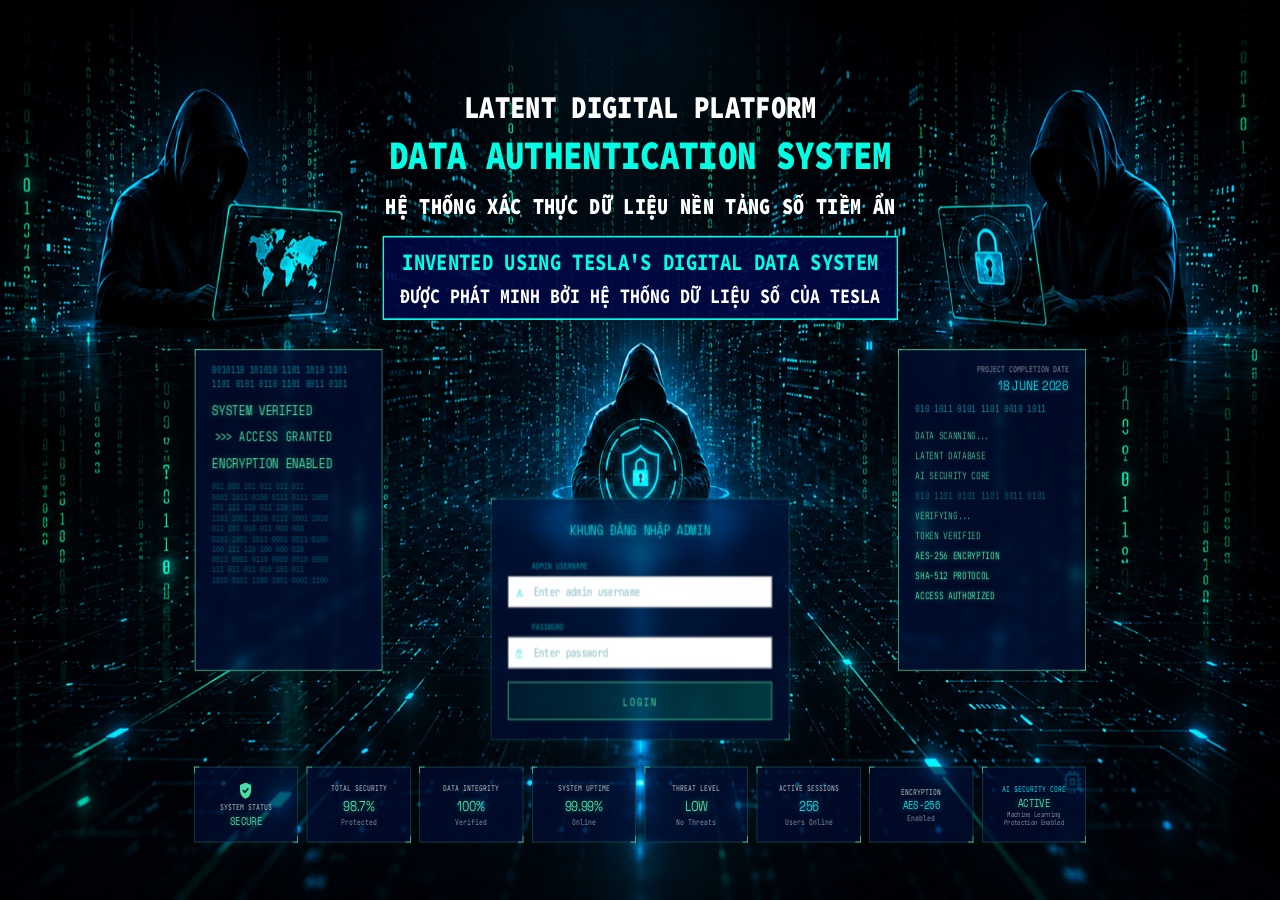
==== commit f05ef500: "update calculate" ====
--- a/home.html
+++ b/home.html
@@ -139,7 +139,10 @@
         <div class="sidebar-table-card">
           <span class="corner corner-tl"></span>
           <span class="corner corner-br"></span>
-          <div class="st-header">CONNECT TO BACCARAT TABLE</div>
+          <div class="st-header">
+            <span class="st-live-dot"></span>
+            CONNECT TO BACCARAT TABLE
+          </div>
           <div class="st-table-input-row">
             <span class="st-prefix">BACARAT</span>
             <input class="st-input" id="sideTableInput" type="text" value="C06" placeholder="C06" maxlength="12" />
@@ -157,7 +160,11 @@
           </div>
           <div class="st-section">
             <div class="st-subhead">RECOMMENDED NUMBER<br />OF SUCCESSFUL HANDS</div>
-            <div class="st-range">RANGE</div>
+            <div class="st-range" id="sideRangeVal">4, 5, 6, 7, 8</div>
+          </div>
+          <div class="st-footer-status">
+            <span class="st-foot-icon">⚡</span>
+            <span>AI NEURAL ENGINE • RUNNING</span>
           </div>
         </div>
       </nav>
@@ -279,29 +286,29 @@
             <div class="stat-pills">
               <label class="pill">
                 <span class="k">COMMON PATTERNS</span>
-                <input id="statPatterns" type="number" min="0" value="5" />
+                <input id="statPatterns" type="number" min="0" value="" placeholder="" />
               </label>
               <label class="pill">
                 <span class="k">TOTAL HANDS</span>
-                <input id="statHands" type="number" min="0" value="6" />
+                <input id="statHands" type="number" min="0" value="" placeholder="" />
               </label>
               <label class="pill">
                 <span class="k">CARDS DEALT</span>
-                <input id="statCards" type="number" min="0" value="7" />
+                <input id="statCards" type="number" min="0" value="" placeholder="" />
               </label>
             </div>
             <div class="beads" id="beads">
               <div class="bead-col">
-                <button class="bead cyan" data-bead="0" type="button"></button>
-                <button class="bead red" data-bead="1" type="button"></button>
+                <input class="bead-input cyan" id="bead0" type="number" min="0" max="99" value="" placeholder="" />
+                <input class="bead-input red" id="bead1" type="number" min="0" max="99" value="" placeholder="" />
               </div>
               <div class="bead-col">
-                <button class="bead cyan" data-bead="2" type="button"></button>
-                <button class="bead red" data-bead="3" type="button"></button>
+                <input class="bead-input cyan" id="bead2" type="number" min="0" max="99" value="" placeholder="" />
+                <input class="bead-input red" id="bead3" type="number" min="0" max="99" value="" placeholder="" />
               </div>
               <div class="bead-col">
-                <button class="bead cyan" data-bead="4" type="button"></button>
-                <button class="bead red" data-bead="5" type="button"></button>
+                <input class="bead-input cyan" id="bead4" type="number" min="0" max="99" value="" placeholder="" />
+                <input class="bead-input red" id="bead5" type="number" min="0" max="99" value="" placeholder="" />
               </div>
             </div>
           </div>
--- a/css/app.css
+++ b/css/app.css
@@ -535,21 +535,22 @@
 .home-nav {
   position: absolute;
   left: 0;
-  top: 28px;
+  top: 0;
   width: 280px;
-  height: 1024px;
+  height: 1080px;
   display: flex;
   flex-direction: column;
-  justify-content: space-between;
-  gap: 8px;
-  padding: 0 0 6px 0;
+  justify-content: flex-start;
+  gap: 0;
+  padding: 0;
   background: linear-gradient(
-    90deg,
-    rgba(0, 6, 24, 0.65) 0%,
-    rgba(0, 6, 24, 0.35) 75%,
-    transparent 100%
+    180deg,
+    rgba(6, 12, 32, 0.96) 0%,
+    rgba(4, 8, 24, 0.98) 100%
   );
-  border: 0;
+  border-right: 1.5px solid rgba(168, 85, 247, 0.45);
+  box-shadow: 4px 0 25px rgba(0, 0, 0, 0.8), inset -1px 0 0 rgba(255, 255, 255, 0.08);
+  backdrop-filter: blur(10px);
   overflow: hidden;
   z-index: 5;
 }
@@ -557,11 +558,10 @@
 .nav-list {
   display: flex;
   flex-direction: column;
-  gap: 2px;
-  overflow-y: auto;
-  flex: 1;
-  min-height: 0;
-  padding-right: 2px;
+  gap: 0;
+  flex: 0 0 auto;
+  padding: 0;
+  overflow: hidden;
 }
 
 .nav-list::-webkit-scrollbar {
@@ -569,7 +569,7 @@
 }
 
 .nav-list::-webkit-scrollbar-thumb {
-  background: rgba(168, 85, 247, 0.45);
+  background: rgba(168, 85, 247, 0.6);
   border-radius: 2px;
 }
 
@@ -579,11 +579,14 @@
   align-items: center;
   gap: 12px;
   width: 100%;
-  min-height: 44px;
-  padding: 0 8px 0 16px;
-  border: 1px solid transparent;
+  height: 42px;
+  min-height: 42px;
+  padding: 0 14px;
+  border: none;
+  border-left: 3px solid transparent;
+  border-bottom: 1px solid rgba(255, 255, 255, 0.04);
   background: transparent;
-  color: #ffffff;
+  color: #f1f5f9;
   font-family: "Space Grotesk", "JetBrains Mono", sans-serif;
   font-size: 11px;
   font-weight: 700;
@@ -591,137 +594,158 @@
   text-transform: uppercase;
   text-align: left;
   cursor: pointer;
-  text-shadow: 0 0 10px rgba(255, 255, 255, 0.45), 0 1px 3px rgba(0, 0, 0, 0.9);
+  text-shadow: 0 1px 3px rgba(0, 0, 0, 0.95), 0 0 10px rgba(255, 255, 255, 0.3);
   transition: color 0.2s, background 0.2s, border-color 0.2s, box-shadow 0.2s;
+  -webkit-font-smoothing: antialiased;
 }
 
 .nav-item:hover {
   color: #ffffff;
-  background: rgba(78, 222, 163, 0.14);
-  text-shadow: 0 0 14px rgba(255, 255, 255, 0.55);
+  background: rgba(56, 189, 248, 0.15);
+  border-left-color: #38bdf8;
+  text-shadow: 0 0 14px rgba(56, 189, 248, 0.9), 0 1px 3px rgba(0, 0, 0, 1);
 }
 
 .nav-ico {
-  width: 18px;
-  height: 18px;
+  width: 19px;
+  height: 19px;
   flex-shrink: 0;
-  color: #ffffff;
-  filter: drop-shadow(0 0 6px rgba(255, 255, 255, 0.35)) drop-shadow(0 1px 2px rgba(0, 0, 0, 0.85));
+  color: #e2e8f0;
+  filter: drop-shadow(0 0 6px rgba(255, 255, 255, 0.4)) drop-shadow(0 1px 2px rgba(0, 0, 0, 0.9));
 }
 
 .nav-item.active {
-  color: #c8ffe8;
-  border-color: rgba(110, 255, 190, 0.95);
+  color: #d1fae5;
+  border-color: rgba(16, 185, 129, 0.8);
+  border-left: 3px solid #10b981;
   background: linear-gradient(
     90deg,
-    rgba(70, 255, 170, 0.55) 0%,
-    rgba(50, 220, 140, 0.32) 40%,
-    rgba(30, 120, 80, 0.12) 75%,
+    rgba(16, 185, 129, 0.38) 0%,
+    rgba(16, 185, 129, 0.18) 50%,
     transparent 100%
   );
   box-shadow:
-    0 0 28px rgba(90, 255, 180, 0.55),
-    0 0 12px rgba(90, 255, 180, 0.35),
-    inset 0 1px 0 rgba(180, 255, 210, 0.55),
-    inset 0 -1px 0 rgba(180, 255, 210, 0.4);
-  text-shadow: 0 0 16px rgba(160, 255, 210, 1), 0 0 8px rgba(120, 255, 190, 0.85);
+    0 0 24px rgba(16, 185, 129, 0.45),
+    inset 0 1px 0 rgba(209, 250, 229, 0.4),
+    inset 0 -1px 0 rgba(209, 250, 229, 0.2);
+  text-shadow: 0 0 14px rgba(110, 231, 183, 1), 0 1px 3px rgba(0, 0, 0, 0.95);
 }
 
 .nav-item.active .nav-ico {
-  color: #e8fff4;
-  filter: drop-shadow(0 0 8px rgba(110, 255, 190, 1));
+  color: #a7f3d0;
+  filter: drop-shadow(0 0 8px rgba(16, 185, 129, 1));
 }
 
 /* ===== SIDEBAR BACCARAT STATUS CARD ===== */
 .sidebar-table-card {
   position: relative;
-  margin: 4px 8px 4px 8px;
-  background: linear-gradient(180deg, #16082f 0%, #081436 50%, #030b20 100%);
-  border: 1.5px solid #a855f7;
+  margin: 0;
+  width: 100%;
+  flex: 1;
+  min-height: 0;
+  display: flex;
+  flex-direction: column;
+  justify-content: space-between;
+  background: linear-gradient(180deg, #180933 0%, #0c1538 50%, #050e24 100%);
+  border: none;
+  border-top: 1.5px solid #a855f7;
   box-shadow:
-    0 0 22px rgba(168, 85, 247, 0.4),
-    0 0 35px rgba(59, 130, 246, 0.25),
-    inset 0 0 25px rgba(88, 28, 135, 0.45);
-  border-radius: 4px;
+    0 -4px 25px rgba(168, 85, 247, 0.45),
+    0 0 35px rgba(59, 130, 246, 0.3),
+    inset 0 0 25px rgba(88, 28, 135, 0.5);
+  border-radius: 0;
   overflow: hidden;
-  flex-shrink: 0;
 }
 
 .st-header {
-  background: linear-gradient(90deg, #3b0764, #1e1b4b);
-  color: #e9d5ff;
+  background: linear-gradient(90deg, #4c1d95, #1e1b4b);
+  color: #f3e8ff;
   font-family: "Source Code Pro", "Be Vietnam Pro", monospace;
-  font-size: 10.5px;
-  font-weight: 800;
-  text-align: center;
-  letter-spacing: 0.8px;
-  padding: 8px 4px;
-  border-bottom: 1px solid rgba(168, 85, 247, 0.45);
-  text-shadow: 0 0 8px rgba(233, 213, 255, 0.6);
+  font-size: 11.5px;
+  font-weight: 900;
+  text-align: center;
+  letter-spacing: 0.9px;
+  padding: 13px 6px;
+  border-bottom: 1.5px solid rgba(168, 85, 247, 0.5);
+  text-shadow: 0 0 10px rgba(243, 232, 255, 0.8), 0 1px 2px #000;
+  display: flex;
+  align-items: center;
+  justify-content: center;
+  gap: 8px;
+}
+
+.st-live-dot {
+  width: 7px;
+  height: 7px;
+  border-radius: 50%;
+  background: #38bdf8;
+  box-shadow: 0 0 10px #38bdf8, 0 0 18px #a855f7;
+  animation: spin 3s linear infinite;
 }
 
 .st-table-input-row {
-  background: rgba(15, 23, 60, 0.88);
-  padding: 8px 10px;
-  display: flex;
-  align-items: center;
-  gap: 8px;
-  border-bottom: 1px solid rgba(168, 85, 247, 0.35);
+  background: rgba(15, 23, 60, 0.95);
+  padding: 16px 12px;
+  display: flex;
+  align-items: center;
+  gap: 10px;
+  border-bottom: 1.5px solid rgba(168, 85, 247, 0.4);
 }
 
 .st-prefix {
   font-family: "Source Code Pro", "Space Grotesk", monospace;
   font-size: 14px;
   font-weight: 900;
-  color: #e9d5ff;
+  color: #f3e8ff;
   letter-spacing: 1px;
-  text-shadow: 0 0 10px rgba(168, 85, 247, 0.8);
+  text-shadow: 0 0 12px rgba(192, 132, 252, 0.9), 0 1px 2px #000;
   white-space: nowrap;
 }
 
 .st-input {
   flex: 1;
   min-width: 0;
-  height: 32px;
-  background: rgba(255, 255, 255, 0.95);
-  border: 1px solid #a855f7;
-  border-radius: 3px;
+  height: 40px;
+  background: #ffffff;
+  border: 1.5px solid #a855f7;
+  border-radius: 4px;
   color: #0b1b33;
   font-family: "Space Grotesk", sans-serif;
-  font-size: 14px;
-  font-weight: 800;
+  font-size: 16px;
+  font-weight: 900;
   text-align: center;
   text-transform: uppercase;
   outline: none;
-  box-shadow: 0 0 8px rgba(168, 85, 247, 0.3);
+  box-shadow: 0 0 10px rgba(168, 85, 247, 0.4), inset 0 1px 2px rgba(0, 0, 0, 0.1);
   transition: border-color 0.2s, box-shadow 0.2s;
 }
 
 .st-input:focus {
   border-color: #d946ef;
-  box-shadow: 0 0 12px rgba(217, 70, 239, 0.6);
+  box-shadow: 0 0 16px rgba(217, 70, 239, 0.7);
 }
 
 .st-connect-btn {
-  height: 32px;
-  padding: 0 12px;
+  height: 40px;
+  padding: 0 16px;
   font-family: "Space Grotesk", monospace;
-  font-size: 11px;
-  font-weight: 800;
-  letter-spacing: 0.8px;
+  font-size: 12.5px;
+  font-weight: 900;
+  letter-spacing: 0.9px;
   background: linear-gradient(90deg, #7c3aed, #2563eb);
   color: #ffffff;
-  border: 1px solid #c084fc;
-  border-radius: 3px;
+  border: 1.5px solid #c084fc;
+  border-radius: 4px;
   cursor: pointer;
   white-space: nowrap;
-  box-shadow: 0 0 12px rgba(124, 58, 237, 0.5);
+  box-shadow: 0 0 15px rgba(124, 58, 237, 0.6);
+  text-shadow: 0 1px 2px rgba(0, 0, 0, 0.8);
   transition: background 0.2s, box-shadow 0.2s, transform 0.1s;
 }
 
 .st-connect-btn:hover {
   background: linear-gradient(90deg, #9333ea, #3b82f6);
-  box-shadow: 0 0 18px rgba(192, 132, 252, 0.7);
+  box-shadow: 0 0 20px rgba(192, 132, 252, 0.85);
 }
 
 .st-connect-btn:active {
@@ -731,77 +755,113 @@
 .st-grid {
   display: grid;
   grid-template-columns: 1fr 1fr;
-  border-bottom: 1px solid rgba(168, 85, 247, 0.35);
+  flex: 1;
+  min-height: 110px;
+  border-bottom: 1.5px solid rgba(168, 85, 247, 0.4);
 }
 
 .st-cell {
-  padding: 8px 4px;
+  padding: 14px 6px;
   display: flex;
   flex-direction: column;
   align-items: center;
   justify-content: center;
-  gap: 4px;
+  gap: 8px;
 }
 
 .st-left {
-  border-right: 1px solid rgba(168, 85, 247, 0.35);
-  background: rgba(36, 12, 65, 0.5);
+  border-right: 1.5px solid rgba(168, 85, 247, 0.4);
+  background: rgba(36, 12, 65, 0.65);
 }
 
 .st-right {
-  background: rgba(10, 25, 68, 0.5);
+  background: rgba(10, 25, 68, 0.65);
 }
 
 .st-label {
-  font-size: 8.5px;
-  font-weight: 700;
-  color: #c4b5fd;
-  text-align: center;
-  letter-spacing: 0.4px;
+  font-size: 10px;
+  font-weight: 800;
+  color: #d8b4fe;
+  text-align: center;
+  letter-spacing: 0.7px;
   text-transform: uppercase;
+  text-shadow: 0 1px 3px rgba(0, 0, 0, 0.95);
 }
 
 .st-val {
   font-family: "Space Grotesk", sans-serif;
-  font-size: 12.5px;
-  font-weight: 800;
-  letter-spacing: 0.5px;
+  font-size: 22px;
+  font-weight: 900;
+  letter-spacing: 0.8px;
 }
 
 .st-pct {
   color: #38bdf8;
-  text-shadow: 0 0 8px rgba(56, 189, 248, 0.7);
+  text-shadow: 0 0 10px rgba(56, 189, 248, 0.85), 0 1px 2px #000;
 }
 
 .st-rate {
   color: #f472b6;
-  text-shadow: 0 0 8px rgba(244, 114, 182, 0.7);
+  text-shadow: 0 0 10px rgba(244, 114, 182, 0.85), 0 1px 2px #000;
 }
 
 .st-section {
-  padding: 9px 6px;
-  background: rgba(13, 19, 48, 0.78);
+  flex: 1.2;
+  min-height: 140px;
+  padding: 16px 10px;
+  background: rgba(10, 16, 42, 0.88);
+  display: flex;
+  flex-direction: column;
+  align-items: center;
+  justify-content: center;
+  gap: 10px;
   text-align: center;
 }
 
 .st-subhead {
-  font-size: 9px;
+  font-size: 10px;
   font-weight: 800;
-  color: #d8b4fe;
-  letter-spacing: 0.6px;
-  line-height: 1.35;
+  color: #e9d5ff;
+  letter-spacing: 0.8px;
+  line-height: 1.45;
   text-transform: uppercase;
-  text-shadow: 0 0 6px rgba(216, 180, 254, 0.5);
-  margin-bottom: 6px;
+  text-shadow: 0 0 8px rgba(216, 180, 254, 0.6), 0 1px 2px #000;
 }
 
 .st-range {
   font-family: "Source Code Pro", "Space Grotesk", monospace;
-  font-size: 18px;
+  font-size: 20px;
   font-weight: 900;
   color: #ffffff;
-  letter-spacing: 2px;
-  text-shadow: 0 0 12px rgba(56, 189, 248, 0.8), 0 0 18px rgba(168, 85, 247, 0.7);
+  letter-spacing: 1.5px;
+  padding: 8px 14px;
+  white-space: nowrap;
+  border: 1.5px solid rgba(56, 189, 248, 0.5);
+  background: linear-gradient(180deg, rgba(56, 189, 248, 0.15) 0%, rgba(168, 85, 247, 0.15) 100%);
+  border-radius: 4px;
+  text-shadow: 0 0 16px rgba(56, 189, 248, 0.9), 0 0 24px rgba(168, 85, 247, 0.8);
+  box-shadow: 0 0 20px rgba(56, 189, 248, 0.3), inset 0 0 15px rgba(168, 85, 247, 0.2);
+}
+
+.st-footer-status {
+  padding: 10px 8px;
+  background: rgba(4, 8, 24, 0.95);
+  font-size: 9.5px;
+  font-weight: 700;
+  color: #c084fc;
+  letter-spacing: 0.9px;
+  text-align: center;
+  border-top: 1px solid rgba(168, 85, 247, 0.35);
+  display: flex;
+  align-items: center;
+  justify-content: center;
+  gap: 6px;
+  text-shadow: 0 0 8px rgba(192, 132, 252, 0.6);
+}
+
+.st-foot-icon {
+  color: #38bdf8;
+  filter: drop-shadow(0 0 6px #38bdf8);
 }
 
 .home-main {
@@ -1099,102 +1159,29 @@
 .result-cell {
   border-color: var(--pink);
   background: rgba(255, 43, 214, 0.08);
+  transition: all 0.2s ease;
+}
+
+.result-cell.calculating {
+  border-color: #ff2bd6;
+  background: rgba(255, 43, 214, 0.2);
+  box-shadow: 0 0 25px rgba(255, 43, 214, 0.6), inset 0 0 15px rgba(0, 255, 229, 0.3);
+  animation: resultPulse 0.15s ease-in-out infinite alternate;
+}
+
+@keyframes resultPulse {
+  0% {
+    border-color: #ff2bd6;
+    box-shadow: 0 0 14px rgba(255, 43, 214, 0.5), inset 0 0 10px rgba(255, 43, 214, 0.2);
+  }
+  100% {
+    border-color: #00ffe5;
+    box-shadow: 0 0 28px rgba(0, 255, 229, 0.7), inset 0 0 18px rgba(0, 255, 229, 0.3);
+  }
 }
 
 .result-cell .head {
   color: var(--pink-soft);
-}
-
-.other-row {
-  display: grid;
-  grid-template-columns: 128px minmax(0, 1fr) auto;
-  gap: 14px;
-  align-items: stretch;
-}
-
-.stat-pills {
-  display: grid;
-  grid-template-columns: repeat(3, minmax(0, 1fr));
-  gap: 14px;
-}
-
-.pill {
-  min-height: 92px;
-  border: 1px solid rgba(0, 255, 229, 0.55);
-  background: rgba(0, 20, 70, 0.55);
-  display: flex;
-  flex-direction: column;
-  align-items: center;
-  justify-content: center;
-  gap: 6px;
-  padding: 10px 12px 12px;
-  box-shadow: 0 0 14px rgba(0, 255, 229, 0.12);
-}
-
-.pill .k {
-  font-size: 11px;
-  color: var(--cyan);
-  letter-spacing: 1px;
-  text-align: center;
-}
-
-.pill input {
-  width: 100%;
-  height: 44px;
-  background: rgba(255, 255, 255, 0.96);
-  border: 1px solid #6b7280;
-  color: #0b1b33;
-  font-family: "Space Grotesk", sans-serif;
-  font-size: 28px;
-  font-weight: 700;
-  text-align: center;
-  outline: none;
-}
-
-.pill input:focus {
-  border-color: var(--pink);
-  box-shadow: 0 0 0 1px var(--pink), 0 0 12px rgba(255, 43, 214, 0.35);
-}
-
-.pill input::-webkit-outer-spin-button,
-.pill input::-webkit-inner-spin-button {
-  height: 24px;
-}
-
-.beads {
-  display: flex;
-  gap: 10px;
-  align-items: center;
-  padding: 4px 2px;
-}
-
-.bead-col {
-  display: flex;
-  flex-direction: column;
-  gap: 8px;
-}
-
-.bead {
-  width: 42px;
-  height: 42px;
-  border: 1px solid transparent;
-  cursor: pointer;
-}
-
-.bead.cyan {
-  background: #2ee6ff;
-  box-shadow: 0 0 14px rgba(46, 230, 255, 0.85);
-}
-
-.bead.red {
-  background: #ff2a6a;
-  box-shadow: 0 0 14px rgba(255, 42, 106, 0.85);
-}
-
-.bead.off {
-  background: rgba(255, 255, 255, 0.08);
-  box-shadow: none;
-  border-color: rgba(255, 255, 255, 0.15);
 }
 
 .result-out {
@@ -1203,9 +1190,173 @@
   place-items: center;
   font-family: "Source Code Pro", "Be Vietnam Pro", monospace;
   font-weight: 900;
-  font-size: 18px;
+  font-size: 20px;
   color: var(--cyan);
   text-shadow: 0 0 12px rgba(0, 255, 229, 0.5);
+  transition: all 0.2s ease;
+}
+
+.result-out.calculating {
+  font-size: 14px;
+  letter-spacing: 1.5px;
+  animation: textFlicker 0.12s infinite;
+}
+
+@keyframes textFlicker {
+  0% { opacity: 0.3; transform: scale(0.96); }
+  50% { opacity: 1; transform: scale(1.04); }
+  100% { opacity: 0.6; transform: scale(0.98); }
+}
+
+.result-out.revealed {
+  animation: resultReveal 0.4s cubic-bezier(0.175, 0.885, 0.32, 1.275);
+}
+
+@keyframes resultReveal {
+  0% {
+    transform: scale(0.3);
+    filter: blur(6px) brightness(2);
+    opacity: 0;
+  }
+  70% {
+    transform: scale(1.2);
+    filter: blur(0px) brightness(1.4);
+    opacity: 1;
+  }
+  100% {
+    transform: scale(1);
+    filter: brightness(1);
+    opacity: 1;
+  }
+}
+
+.other-row {
+  display: flex;
+  align-items: center;
+  gap: 16px;
+  width: 100%;
+}
+
+.stat-pills {
+  display: flex;
+  gap: 14px;
+  flex: 1;
+  justify-content: space-evenly;
+}
+
+.pill {
+  flex: 1;
+  max-width: 230px;
+  min-height: 108px;
+  border: 1.5px solid rgba(0, 255, 229, 0.55);
+  background: rgba(0, 20, 70, 0.55);
+  display: flex;
+  flex-direction: column;
+  align-items: center;
+  justify-content: center;
+  gap: 8px;
+  padding: 10px 14px;
+  box-shadow: 0 0 14px rgba(0, 255, 229, 0.12);
+  border-radius: 4px;
+}
+
+.pill .k {
+  font-size: 11px;
+  font-weight: 800;
+  color: var(--cyan);
+  letter-spacing: 0.8px;
+  text-align: center;
+  white-space: nowrap;
+}
+
+.pill input {
+  width: 84px;
+  height: 50px;
+  background: rgba(255, 255, 255, 0.96);
+  border: 1.5px solid #6b7280;
+  border-radius: 4px;
+  color: #0b1b33;
+  font-family: "Space Grotesk", sans-serif;
+  font-size: 24px;
+  font-weight: 900;
+  text-align: center;
+  outline: none;
+  transition: border-color 0.2s, box-shadow 0.2s;
+  -moz-appearance: textfield;
+}
+
+.pill input:focus {
+  border-color: var(--pink);
+  box-shadow: 0 0 0 1px var(--pink), 0 0 14px rgba(255, 43, 214, 0.45);
+}
+
+.pill input::-webkit-outer-spin-button,
+.pill input::-webkit-inner-spin-button {
+  -webkit-appearance: none;
+  margin: 0;
+}
+
+.beads {
+  display: flex;
+  gap: 12px;
+  align-items: center;
+  justify-content: center;
+  padding: 0;
+}
+
+.bead-col {
+  display: flex;
+  flex-direction: column;
+  gap: 8px;
+  justify-content: center;
+}
+
+.bead-input {
+  width: 84px;
+  height: 50px;
+  border-radius: 4px;
+  border: 1.5px solid transparent;
+  font-family: "Space Grotesk", sans-serif;
+  font-size: 24px;
+  font-weight: 900;
+  text-align: center;
+  outline: none;
+  transition: all 0.2s ease;
+  -moz-appearance: textfield;
+}
+
+.bead-input::-webkit-outer-spin-button,
+.bead-input::-webkit-inner-spin-button {
+  -webkit-appearance: none;
+  margin: 0;
+}
+
+.bead-input.cyan {
+  background: #2ee6ff;
+  color: #031525;
+  border-color: #7df0ff;
+  box-shadow: 0 0 14px rgba(46, 230, 255, 0.7);
+}
+
+.bead-input.cyan:focus {
+  background: #ffffff;
+  color: #031525;
+  border-color: #00ffe5;
+  box-shadow: 0 0 18px rgba(0, 255, 229, 0.95);
+}
+
+.bead-input.red {
+  background: #ff2a6a;
+  color: #ffffff;
+  border-color: #ff7098;
+  box-shadow: 0 0 14px rgba(255, 42, 106, 0.7);
+}
+
+.bead-input.red:focus {
+  background: #ffffff;
+  color: #031525;
+  border-color: #ff2bd6;
+  box-shadow: 0 0 18px rgba(255, 43, 214, 0.95);
 }
 
 .formula-bar {
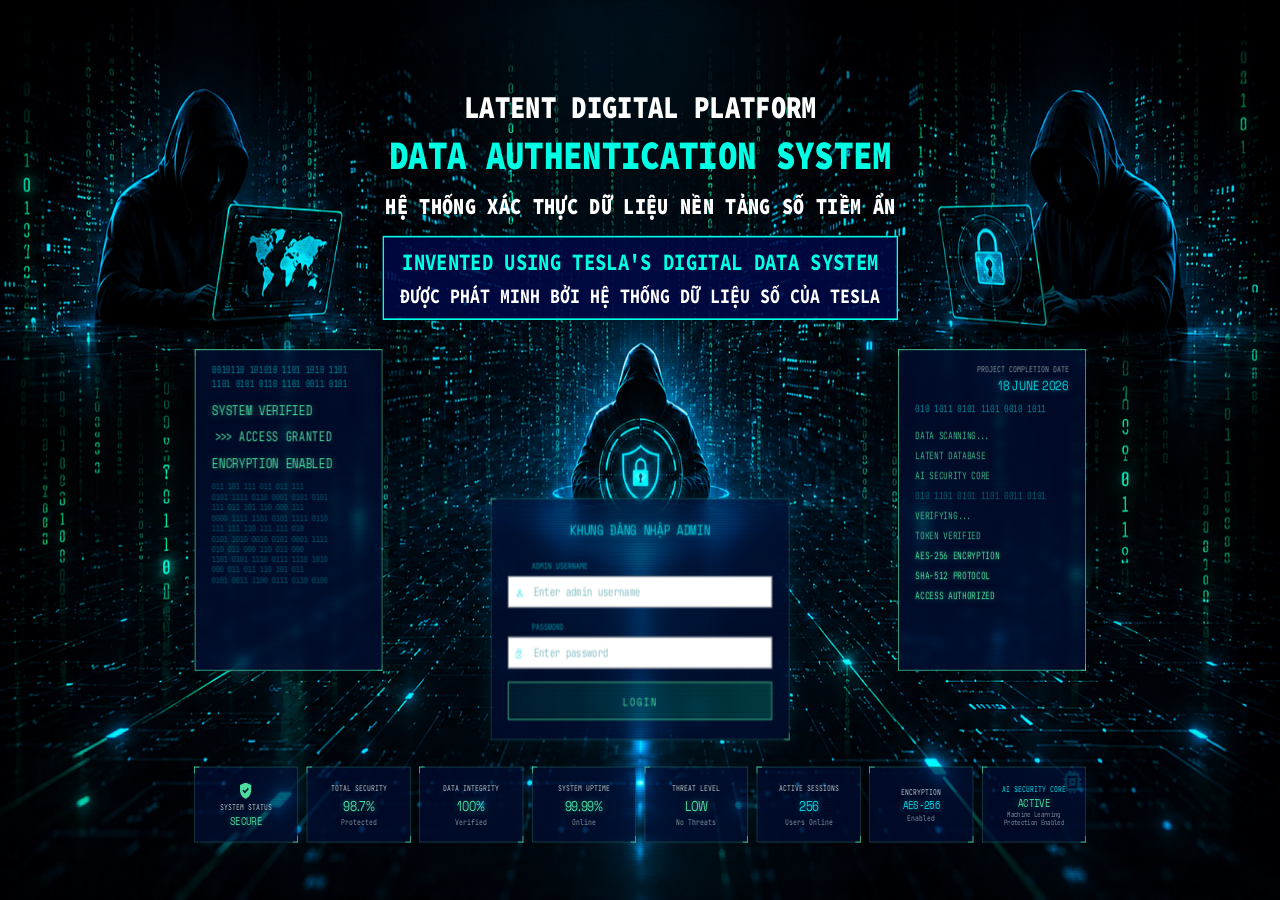
==== commit 482631ab: "update calculate" ====
--- a/home.html
+++ b/home.html
@@ -326,6 +326,17 @@
         <div class="hacker-card">
           <span class="corner corner-tl"></span>
           <span class="corner corner-br"></span>
+          <div class="hc-header">
+            <div class="hc-title">
+              <span class="hc-dot"></span>
+              <span>TERMINAL // TESLA_CORE</span>
+            </div>
+            <span class="hc-tag">RUNNING</span>
+          </div>
+          <div class="hc-body" id="hackerLogBox">
+            <div class="hc-stream" id="hackerStream"></div>
+            <div class="hc-cursor">_</div>
+          </div>
         </div>
       </aside>
 
--- a/css/app.css
+++ b/css/app.css
@@ -1564,8 +1564,139 @@
   position: relative;
   border: 1px solid rgba(0, 255, 229, 0.45);
   overflow: hidden;
-  background: transparent;
+  background: linear-gradient(180deg, rgba(3, 8, 28, 0.95) 0%, rgba(2, 4, 18, 0.98) 100%);
   box-shadow: 0 0 18px rgba(0, 255, 229, 0.18), inset 0 0 30px rgba(0, 8, 30, 0.25);
+  display: flex;
+  flex-direction: column;
+}
+
+.hc-header {
+  height: 28px;
+  display: flex;
+  align-items: center;
+  justify-content: space-between;
+  padding: 0 8px;
+  background: rgba(0, 20, 60, 0.9);
+  border-bottom: 1px solid rgba(0, 255, 229, 0.35);
+  flex-shrink: 0;
+}
+
+.hc-title {
+  display: flex;
+  align-items: center;
+  gap: 6px;
+  font-family: "JetBrains Mono", monospace;
+  font-size: 9px;
+  font-weight: 800;
+  color: var(--cyan);
+  letter-spacing: 0.8px;
+}
+
+.hc-dot {
+  width: 6px;
+  height: 6px;
+  border-radius: 50%;
+  background: var(--mint);
+  box-shadow: 0 0 8px var(--mint);
+  animation: pulse 1.2s infinite;
+}
+
+.hc-tag {
+  font-size: 8px;
+  font-weight: 900;
+  color: #ff2bd6;
+  background: rgba(255, 43, 214, 0.15);
+  border: 1px solid rgba(255, 43, 214, 0.4);
+  padding: 1px 5px;
+  border-radius: 2px;
+  letter-spacing: 0.8px;
+}
+
+.hc-body {
+  flex: 1;
+  min-height: 0;
+  padding: 8px 8px 6px;
+  overflow: hidden;
+  display: flex;
+  flex-direction: column;
+  justify-content: flex-end;
+  font-family: "JetBrains Mono", "Source Code Pro", monospace;
+  font-size: 9.5px;
+  line-height: 1.45;
+  background: repeating-linear-gradient(
+    to bottom,
+    rgba(0, 255, 229, 0.02) 0px,
+    rgba(0, 255, 229, 0.02) 1px,
+    transparent 1px,
+    transparent 3px
+  );
+}
+
+.hc-stream {
+  display: flex;
+  flex-direction: column;
+  gap: 3px;
+  overflow: hidden;
+}
+
+.hc-line {
+  white-space: nowrap;
+  overflow: hidden;
+  text-overflow: ellipsis;
+  animation: logFadeIn 0.2s ease-out;
+  text-shadow: 0 0 8px rgba(0, 255, 229, 0.3);
+  color: rgba(0, 255, 229, 0.85);
+}
+
+.hc-line.ok {
+  color: #4edea3;
+  text-shadow: 0 0 8px rgba(78, 222, 163, 0.5);
+}
+
+.hc-line.hot {
+  color: #ff7ae8;
+  text-shadow: 0 0 8px rgba(255, 122, 232, 0.5);
+}
+
+.hc-line.info {
+  color: #38bdf8;
+  text-shadow: 0 0 8px rgba(56, 189, 248, 0.5);
+}
+
+.hc-line.warn {
+  color: #f5c518;
+  text-shadow: 0 0 8px rgba(245, 197, 24, 0.5);
+}
+
+.hc-line.hex {
+  color: #c084fc;
+  font-size: 8.5px;
+  opacity: 0.85;
+}
+
+.hc-cursor {
+  font-size: 11px;
+  color: var(--cyan);
+  font-weight: 900;
+  animation: blinkCursor 0.6s infinite alternate;
+  line-height: 1;
+  margin-top: 2px;
+}
+
+@keyframes logFadeIn {
+  from {
+    opacity: 0;
+    transform: translateY(4px);
+  }
+  to {
+    opacity: 1;
+    transform: translateY(0);
+  }
+}
+
+@keyframes blinkCursor {
+  0% { opacity: 0; }
+  100% { opacity: 1; }
 }
 
 .connect-overlay {
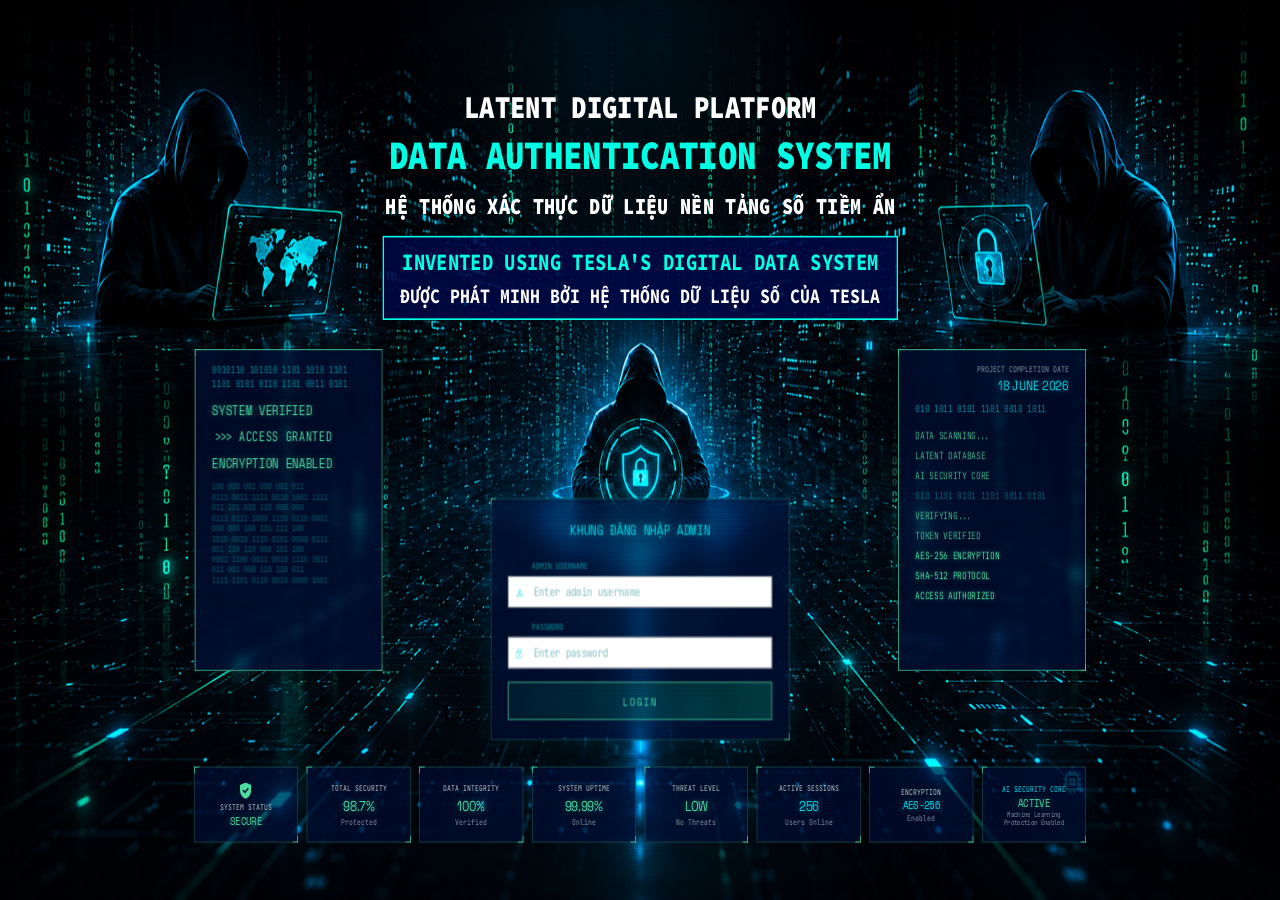
==== commit 31b10cc2: "first commit Co-authored-by: Cursor <cursoragent@cursor.com>" ====
--- a/home.html
+++ b/home.html
@@ -160,7 +160,7 @@
           </div>
           <div class="st-section">
             <div class="st-subhead">RECOMMENDED NUMBER<br />OF SUCCESSFUL HANDS</div>
-            <div class="st-range" id="sideRangeVal">4, 5, 6, 7, 8</div>
+            <div class="st-range" id="sideRangeVal">6-7</div>
           </div>
           <div class="st-footer-status">
             <span class="st-foot-icon">⚡</span>
@@ -246,24 +246,29 @@
 
           <div class="condition-row">
             <div class="condition-label">CONDITION 1</div>
-            <div class="formula-grid">
+            <div class="formula-grid formula-grid-extended">
               <div class="cell">
-                <span class="head">WIN</span>
-                <input id="banker" type="number" min="0" max="99" value="0" />
-              </div>
-              <div class="op">-</div>
-              <div class="cell">
-                <span class="head">LOSE</span>
-                <input id="player" type="number" min="0" max="99" value="0" />
+                <span class="head">HỆ SỐ PHỤ 1</span>
+                <input id="slot1" type="number" min="0" max="99" value="1" />
               </div>
               <div class="op">+</div>
               <div class="cell">
-                <span class="head">LATENT FACTOR</span>
-                <input id="latent" type="number" min="0" max="99" value="0" />
+                <span class="head">HỆ SỐ PHỤ 2</span>
+                <input id="slot2" type="number" min="0" max="99" value="2" />
+              </div>
+              <div class="op">:</div>
+              <div class="cell">
+                <span class="head">HỆ SỐ PHỤ 3</span>
+                <input id="slot3" type="number" min="0" max="99" value="3" />
+              </div>
+              <div class="op">×</div>
+              <div class="cell">
+                <span class="head">HỆ SỐ PHỤ 4</span>
+                <input id="slot4" type="number" min="0" max="99" value="4" />
               </div>
               <div class="op">=</div>
               <div class="cell result-cell">
-                <span class="head">RESULT</span>
+                <span class="head">LATENT FACTOR</span>
                 <div class="result-out" id="resultOut">—</div>
               </div>
             </div>
@@ -272,12 +277,6 @@
           <div class="formula-bar">CÔNG THỨC TẠO RA CƠ SỐ PHỤ (LATENT FACTOR)</div>
 
           <div class="action-row">
-            <div class="slot-inputs">
-              <input class="slot-input" id="slot1" type="number" min="0" max="99" value="1" placeholder="1" />
-              <input class="slot-input" id="slot2" type="number" min="0" max="99" value="2" placeholder="2" />
-              <input class="slot-input" id="slot3" type="number" min="0" max="99" value="3" placeholder="3" />
-              <input class="slot-input" id="slot4" type="number" min="0" max="99" value="4" placeholder="4" />
-            </div>
             <button class="btn-ghost" id="resetBtn" type="button">RESET</button>
           </div>
 
@@ -365,22 +364,18 @@
           
           <div class="rm-calc-box">
             <div class="rm-calc-line">
-              <span class="calc-tag">A (WIN - LOSE):</span>
-              <span class="calc-val" id="rmValA">0 - 0 = 0</span>
-            </div>
-            <div class="rm-calc-line">
-              <span class="calc-tag">B (LATENT FACTOR):</span>
-              <span class="calc-val" id="rmValB">1 + (2 : 3) × 4 = 4</span>
+              <span class="calc-tag">HỆ SỐ PHỤ:</span>
+              <span class="calc-val" id="rmValCoeffs">1 + (2 : 3) × 4</span>
             </div>
             <div class="rm-calc-line highlight">
-              <span class="calc-tag">TOTAL (A + B):</span>
-              <span class="calc-val" id="rmValTotal">0 + 4 = 4 (CHẴN)</span>
-            </div>
-          </div>
-
-          <div class="rm-verdict banker" id="rmVerdictBox">
-            <div class="rm-verdict-name" id="rmVerdictName">BANKER WIN</div>
-            <div class="rm-verdict-sub" id="rmVerdictSub">DỰ ĐOÁN KẾT QUẢ VÒNG TIẾP THEO</div>
+              <span class="calc-tag">LATENT FACTOR:</span>
+              <span class="calc-val" id="rmValLatent">4</span>
+            </div>
+          </div>
+
+          <div class="rm-verdict latent" id="rmVerdictBox">
+            <div class="rm-verdict-name" id="rmVerdictName">4</div>
+            <div class="rm-verdict-sub" id="rmVerdictSub">KẾT QUẢ LATENT FACTOR</div>
           </div>
 
           <button class="btn-primary rm-btn" id="closeResultBtn" type="button">XÁC NHẬN &amp; TIẾP TỤC</button>
--- a/css/app.css
+++ b/css/app.css
@@ -1117,6 +1117,10 @@
   align-items: stretch;
 }
 
+.formula-grid-extended {
+  grid-template-columns: 1fr 28px 1fr 28px 1fr 28px 1fr 28px 1fr;
+}
+
 .cell {
   min-height: 70px;
   border: 1px solid rgba(0, 255, 229, 0.4);
@@ -1955,6 +1959,12 @@
   box-shadow: 0 0 30px rgba(56, 189, 248, 0.35);
 }
 
+.rm-verdict.latent {
+  background: rgba(78, 222, 163, 0.12);
+  border-color: #4edea3;
+  box-shadow: 0 0 30px rgba(78, 222, 163, 0.35);
+}
+
 .rm-verdict-name {
   font-family: "Source Code Pro", "Space Grotesk", monospace;
   font-size: 30px;
@@ -1970,6 +1980,11 @@
 .rm-verdict.player .rm-verdict-name {
   color: #00ffe5;
   text-shadow: 0 0 18px rgba(0, 255, 229, 0.9);
+}
+
+.rm-verdict.latent .rm-verdict-name {
+  color: #7dffb8;
+  text-shadow: 0 0 18px rgba(125, 255, 184, 0.9);
 }
 
 .rm-verdict-sub {
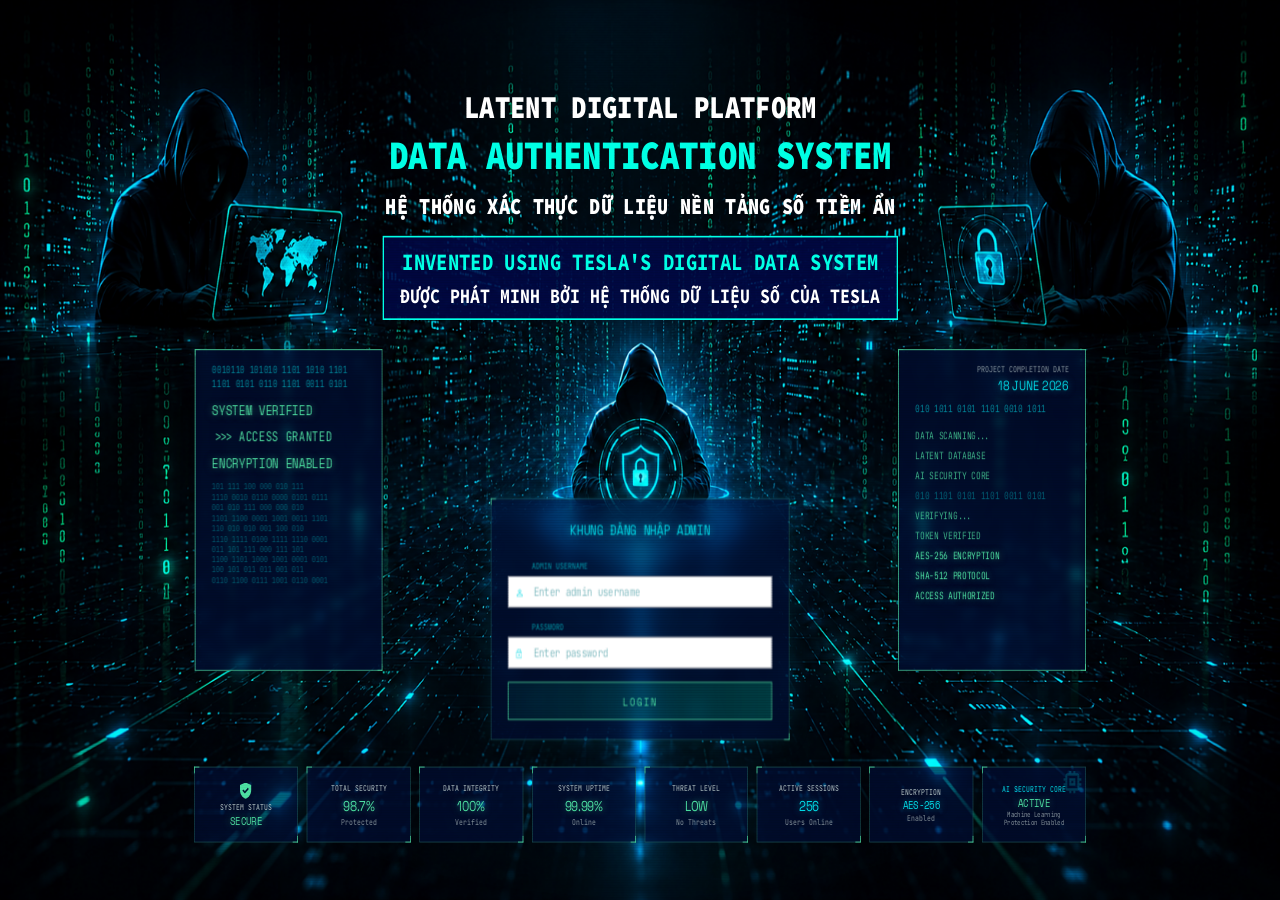
==== commit 39ce4ddb: "update UI" ====
--- a/home.html
+++ b/home.html
@@ -96,7 +96,7 @@
                 d="M12 4v3.2M12 16.8V20M4 12h3.2M16.8 12H20M6.4 6.4l2.3 2.3M15.3 15.3l2.3 2.3M17.6 6.4l-2.3 2.3M8.7 15.3l-2.3 2.3"
                 fill="none" stroke="currentColor" stroke-width="1.5" stroke-linecap="round" />
             </svg>
-            <span>AI ANALYTICS</span>
+            <span>AI ANALYTICS</span> 
           </button>
           <button class="nav-item" type="button" data-nav="settings">
             <svg class="nav-ico" viewBox="0 0 24 24" aria-hidden="true">
@@ -267,47 +267,64 @@
                 <input id="slot4" type="number" min="0" max="99" value="4" />
               </div>
               <div class="op">=</div>
-              <div class="cell result-cell">
+              <div class="cell result-cell" id="resultCell1">
                 <span class="head">LATENT FACTOR</span>
-                <div class="result-out" id="resultOut">—</div>
-              </div>
-            </div>
-          </div>
-
-          <div class="formula-bar">CÔNG THỨC TẠO RA CƠ SỐ PHỤ (LATENT FACTOR)</div>
-
-          <div class="action-row">
-            <button class="btn-ghost" id="resetBtn" type="button">RESET</button>
-          </div>
-
-          <div class="other-row">
-            <div class="condition-label">OTHER CONDITIONS</div>
-            <div class="stat-pills">
-              <label class="pill">
-                <span class="k">COMMON PATTERNS</span>
-                <input id="statPatterns" type="number" min="0" value="" placeholder="" />
-              </label>
-              <label class="pill">
-                <span class="k">TOTAL HANDS</span>
-                <input id="statHands" type="number" min="0" value="" placeholder="" />
-              </label>
-              <label class="pill">
-                <span class="k">CARDS DEALT</span>
-                <input id="statCards" type="number" min="0" value="" placeholder="" />
-              </label>
-            </div>
-            <div class="beads" id="beads">
-              <div class="bead-col">
-                <input class="bead-input cyan" id="bead0" type="number" min="0" max="99" value="" placeholder="" />
-                <input class="bead-input red" id="bead1" type="number" min="0" max="99" value="" placeholder="" />
-              </div>
-              <div class="bead-col">
-                <input class="bead-input cyan" id="bead2" type="number" min="0" max="99" value="" placeholder="" />
-                <input class="bead-input red" id="bead3" type="number" min="0" max="99" value="" placeholder="" />
-              </div>
-              <div class="bead-col">
-                <input class="bead-input cyan" id="bead4" type="number" min="0" max="99" value="" placeholder="" />
-                <input class="bead-input red" id="bead5" type="number" min="0" max="99" value="" placeholder="" />
+                <div class="result-out-wrap">
+                  <span class="calc-spinner" id="spinner1" hidden></span>
+                  <div class="result-out" id="resultOut1">—</div>
+                </div>
+              </div>
+            </div>
+          </div>
+
+          <div class="formula-display-row">
+            <div class="formula-display" id="formulaBox1">
+              <span class="formula-tag">CÔNG THỨC 1</span>
+              <span class="formula-text" id="formulaText1">HỆ SỐ PHỤ = α + (β ÷ γ) × δ</span>
+            </div>
+            <div class="formula-display" id="formulaBox2">
+              <span class="formula-tag">CÔNG THỨC 2</span>
+              <span class="formula-text" id="formulaText2">HỆ SỐ PHỤ = (A + B) − (C ÷ π) + (D ÷ 6) × √e</span>
+            </div>
+          </div>
+
+          <div class="condition-row">
+            <div class="condition-label">CONDITION 2</div>
+            <div class="other-row">
+              <div class="stat-pills">
+                <label class="pill">
+                  <span class="k">COMMON PATTERNS (A)</span>
+                  <input id="statPatterns" type="number" min="0" value="" placeholder="" />
+                </label>
+                <label class="pill">
+                  <span class="k">TOTAL HANDS (B)</span>
+                  <input id="statHands" type="number" min="0" value="" placeholder="" />
+                </label>
+                <label class="pill">
+                  <span class="k">CARDS DEALT (C)</span>
+                  <input id="statCards" type="number" min="0" value="" placeholder="" />
+                </label>
+              </div>
+              <div class="beads" id="beads">
+                <div class="bead-col">
+                  <input class="bead-input cyan" id="bead0" type="number" min="0" max="99" value="" placeholder="" />
+                  <input class="bead-input red" id="bead1" type="number" min="0" max="99" value="" placeholder="" />
+                </div>
+                <div class="bead-col">
+                  <input class="bead-input cyan" id="bead2" type="number" min="0" max="99" value="" placeholder="" />
+                  <input class="bead-input red" id="bead3" type="number" min="0" max="99" value="" placeholder="" />
+                </div>
+                <div class="bead-col">
+                  <input class="bead-input cyan" id="bead4" type="number" min="0" max="99" value="" placeholder="" />
+                  <input class="bead-input red" id="bead5" type="number" min="0" max="99" value="" placeholder="" />
+                </div>
+              </div>
+              <div class="cell result-cell cond2-result" id="resultCell2">
+                <span class="head">LATENT FACTOR</span>
+                <div class="result-out-wrap">
+                  <span class="calc-spinner" id="spinner2" hidden></span>
+                  <div class="result-out" id="resultOut2">—</div>
+                </div>
               </div>
             </div>
           </div>
@@ -360,25 +377,22 @@
           <span class="corner corner-tl"></span>
           <span class="corner corner-br"></span>
           <div class="rm-kicker">AI LATENT ANALYSIS PROTOCOL</div>
-          <h3 class="rm-title" id="rmTitle">ANALYSIS COMPLETE</h3>
+          <h3 class="rm-title" id="rmTitle">ĐANG PHÂN TÍCH...</h3>
           
-          <div class="rm-calc-box">
-            <div class="rm-calc-line">
-              <span class="calc-tag">HỆ SỐ PHỤ:</span>
-              <span class="calc-val" id="rmValCoeffs">1 + (2 : 3) × 4</span>
-            </div>
-            <div class="rm-calc-line highlight">
-              <span class="calc-tag">LATENT FACTOR:</span>
-              <span class="calc-val" id="rmValLatent">4</span>
-            </div>
-          </div>
-
-          <div class="rm-verdict latent" id="rmVerdictBox">
-            <div class="rm-verdict-name" id="rmVerdictName">4</div>
-            <div class="rm-verdict-sub" id="rmVerdictSub">KẾT QUẢ LATENT FACTOR</div>
-          </div>
-
-          <button class="btn-primary rm-btn" id="closeResultBtn" type="button">XÁC NHẬN &amp; TIẾP TỤC</button>
+          <div class="rm-dual-tables" id="rmDualTables">
+            <div class="rm-table-card" id="rmCard1">
+              <h4>CONDITION 1</h4>
+              <p class="rm-table-formula" id="rmFormula1">—</p>
+              <div class="rm-table-val" id="rmVal1">···</div>
+            </div>
+            <div class="rm-table-card" id="rmCard2">
+              <h4>CONDITION 2</h4>
+              <p class="rm-table-formula" id="rmFormula2">—</p>
+              <div class="rm-table-val" id="rmVal2">···</div>
+            </div>
+          </div>
+
+          <button class="btn-primary rm-btn" id="closeResultBtn" type="button" hidden>XÁC NHẬN &amp; TIẾP TỤC</button>
         </div>
       </div>
 
--- a/css/app.css
+++ b/css/app.css
@@ -872,7 +872,22 @@
   height: 1024px;
   display: flex;
   flex-direction: column;
-  gap: 16px;
+  gap: 12px;
+  overflow-x: hidden;
+  overflow-y: auto;
+  padding-right: 6px;
+  padding-bottom: 12px;
+  scrollbar-width: thin;
+  scrollbar-color: rgba(0, 255, 229, 0.35) transparent;
+}
+
+.home-main::-webkit-scrollbar {
+  width: 6px;
+}
+
+.home-main::-webkit-scrollbar-thumb {
+  background: rgba(0, 255, 229, 0.35);
+  border-radius: 3px;
 }
 
 .home-side {
@@ -1069,11 +1084,10 @@
 
 .panel {
   position: relative;
-  flex: 1;
-  min-height: 0;
+  flex: 0 0 auto;
   background: var(--panel-strong);
   border: 1px solid rgba(255, 43, 214, 0.35);
-  padding: 18px 22px 20px;
+  padding: 14px 18px 16px;
   backdrop-filter: blur(10px);
   box-shadow: 0 0 24px rgba(255, 43, 214, 0.12), inset 0 0 40px rgba(0, 255, 229, 0.04);
 }
@@ -1094,7 +1108,7 @@
   grid-template-columns: 128px 1fr;
   gap: 12px;
   align-items: center;
-  margin-bottom: 18px;
+  margin-bottom: 12px;
 }
 
 .condition-label {
@@ -1234,13 +1248,6 @@
   }
 }
 
-.other-row {
-  display: flex;
-  align-items: center;
-  gap: 16px;
-  width: 100%;
-}
-
 .stat-pills {
   display: flex;
   gap: 14px;
@@ -1361,6 +1368,191 @@
   color: #031525;
   border-color: #ff2bd6;
   box-shadow: 0 0 18px rgba(255, 43, 214, 0.95);
+}
+
+.formula-display-row {
+  display: flex;
+  flex-direction: column;
+  gap: 8px;
+  margin-bottom: 12px;
+}
+
+.formula-display {
+  border: 1px solid rgba(0, 255, 229, 0.45);
+  background: rgba(0, 20, 70, 0.5);
+  padding: 10px 14px;
+  display: flex;
+  flex-direction: column;
+  gap: 4px;
+  transition: border-color 0.2s, box-shadow 0.2s, background 0.2s;
+}
+
+.formula-display.calculating {
+  border-color: rgba(255, 43, 214, 0.65);
+  background: rgba(255, 43, 214, 0.08);
+  animation: formulaPulse 0.18s ease-in-out infinite alternate;
+}
+
+.result-cell.flickering {
+  animation: resultPulse 0.22s ease-in-out infinite alternate;
+}
+
+.formula-display.flickering {
+  border-color: rgba(78, 222, 163, 0.75);
+  box-shadow: 0 0 18px rgba(78, 222, 163, 0.35);
+  animation: formulaPulse 0.22s ease-in-out infinite alternate;
+}
+
+.formula-tag {
+  font-size: 10px;
+  letter-spacing: 1.2px;
+  color: var(--pink-soft);
+  font-weight: 700;
+}
+
+.formula-text {
+  font-family: "Source Code Pro", "JetBrains Mono", monospace;
+  font-size: 12.5px;
+  line-height: 1.45;
+  color: var(--cyan);
+  word-break: break-word;
+}
+
+@keyframes formulaPulse {
+  0% {
+    filter: brightness(0.85);
+    box-shadow: 0 0 8px rgba(255, 43, 214, 0.25);
+  }
+  100% {
+    filter: brightness(1.15);
+    box-shadow: 0 0 20px rgba(0, 255, 229, 0.45);
+  }
+}
+
+.result-out-wrap {
+  position: relative;
+  flex: 1;
+  display: grid;
+  place-items: center;
+  min-height: 36px;
+}
+
+.calc-spinner {
+  position: absolute;
+  width: 22px;
+  height: 22px;
+  border: 2px solid rgba(0, 255, 229, 0.2);
+  border-top-color: var(--cyan);
+  border-right-color: var(--pink);
+  border-radius: 50%;
+  animation: spin 0.7s linear infinite;
+}
+
+.cond2-result {
+  min-width: 120px;
+  min-height: 92px;
+}
+
+.other-row {
+  display: grid;
+  grid-template-columns: minmax(0, 1fr) auto auto;
+  gap: 14px;
+  align-items: stretch;
+}
+
+.dual-result-section {
+  display: grid;
+  grid-template-columns: 1fr 1fr;
+  gap: 14px;
+  margin: 16px 0 18px;
+}
+
+.dual-result-section.flickering .result-table-card {
+  animation: formulaPulse 0.22s ease-in-out infinite alternate;
+}
+
+.result-table-card {
+  border: 1px solid rgba(78, 222, 163, 0.45);
+  background: rgba(0, 20, 70, 0.55);
+  padding: 12px 14px;
+  text-align: center;
+}
+
+.result-table-card h4 {
+  font-size: 11px;
+  letter-spacing: 1px;
+  color: var(--pink-soft);
+  margin-bottom: 8px;
+}
+
+.result-table-formula {
+  font-family: "JetBrains Mono", monospace;
+  font-size: 11px;
+  line-height: 1.5;
+  color: var(--cyan);
+  min-height: 34px;
+  margin-bottom: 10px;
+}
+
+.result-table-val {
+  font-family: "Source Code Pro", "Be Vietnam Pro", monospace;
+  font-size: 28px;
+  font-weight: 900;
+  color: #7dffb8;
+  text-shadow: 0 0 16px rgba(125, 255, 184, 0.75);
+}
+
+.rm-dual-tables {
+  display: grid;
+  grid-template-columns: 1fr 1fr;
+  gap: 12px;
+  margin-bottom: 20px;
+}
+
+.rm-dual-tables.flickering .rm-table-card.is-active {
+  animation: formulaPulse 0.22s ease-in-out infinite alternate;
+}
+
+.rm-table-card.is-empty {
+  opacity: 0.45;
+}
+
+.rm-table-card.is-empty .rm-table-val {
+  font-size: 14px;
+  color: #94a3b8;
+  text-shadow: none;
+}
+
+.rm-table-card {
+  border: 1px solid rgba(78, 222, 163, 0.5);
+  background: rgba(0, 15, 55, 0.65);
+  padding: 14px 12px;
+  border-radius: 4px;
+}
+
+.rm-table-card h4 {
+  font-size: 11px;
+  letter-spacing: 1px;
+  color: #f472b6;
+  margin-bottom: 8px;
+}
+
+.rm-table-formula {
+  font-family: "JetBrains Mono", monospace;
+  font-size: 11px;
+  line-height: 1.45;
+  color: #94a3b8;
+  min-height: 32px;
+  margin-bottom: 10px;
+  text-align: left;
+}
+
+.rm-table-val {
+  font-family: "Source Code Pro", monospace;
+  font-size: 32px;
+  font-weight: 900;
+  color: #7dffb8;
+  text-shadow: 0 0 18px rgba(125, 255, 184, 0.85);
 }
 
 .formula-bar {
@@ -1829,7 +2021,9 @@
 .btn-execute-large {
   width: 100%;
   height: 52px;
-  margin-top: 14px;
+  margin-top: 10px;
+  margin-bottom: 4px;
+  flex-shrink: 0;
   font-size: 15px;
   font-weight: 900;
   letter-spacing: 2px;
@@ -1870,7 +2064,7 @@
 
 .result-modal {
   position: relative;
-  width: 540px;
+  width: min(640px, 92vw);
   background: linear-gradient(180deg, #13072b 0%, #060e29 60%, #020617 100%);
   border: 1.5px solid #d946ef;
   box-shadow: 0 0 50px rgba(217, 70, 239, 0.4), 0 0 80px rgba(37, 99, 235, 0.25);
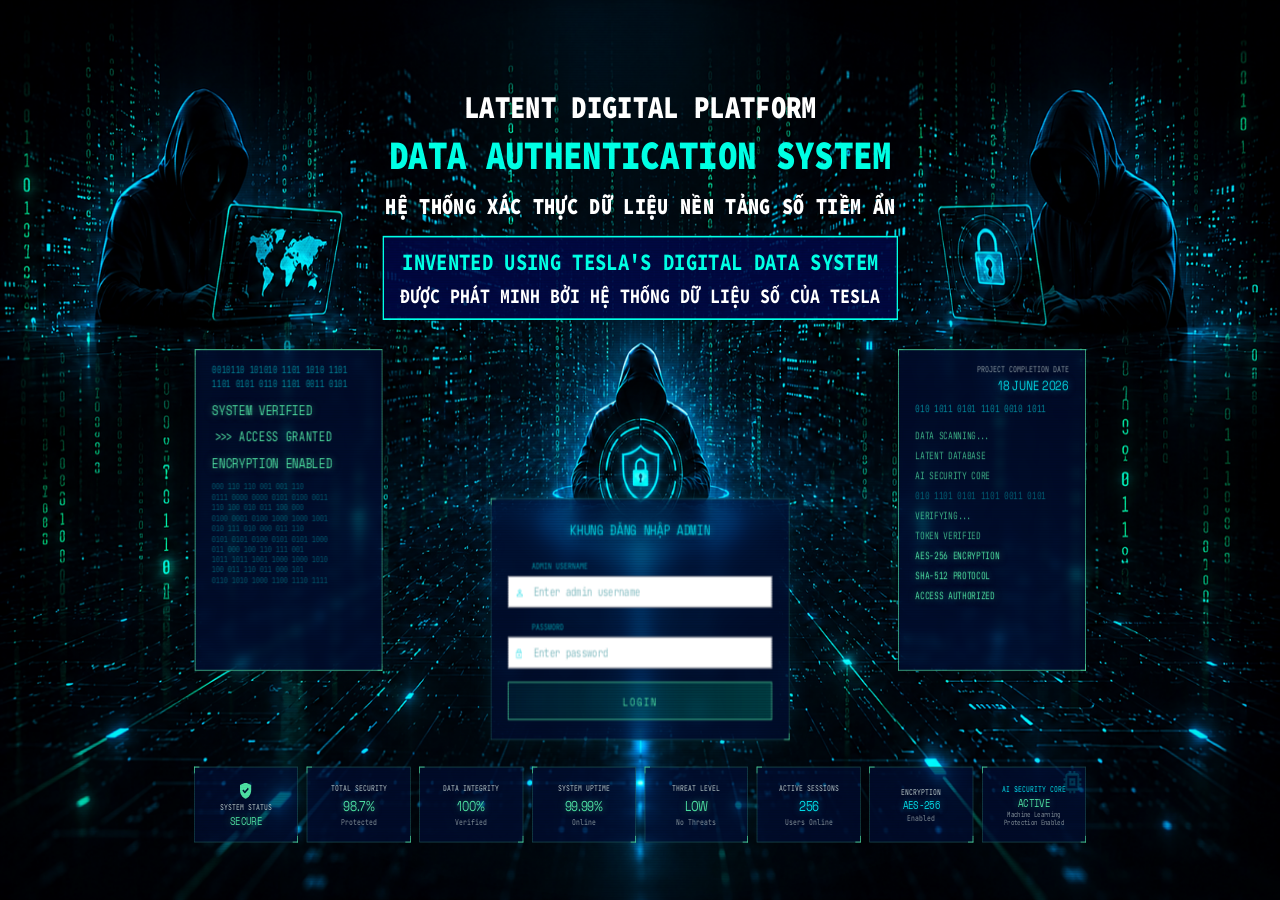
==== commit 6edab1eb: "update domain" ====
--- a/home.html
+++ b/home.html
@@ -249,22 +249,22 @@
             <div class="formula-grid formula-grid-extended">
               <div class="cell">
                 <span class="head">HỆ SỐ PHỤ 1</span>
-                <input id="slot1" type="number" min="0" max="99" value="1" />
+                <input id="slot1" type="number" min="0" max="99" value="" placeholder="" />
               </div>
               <div class="op">+</div>
               <div class="cell">
                 <span class="head">HỆ SỐ PHỤ 2</span>
-                <input id="slot2" type="number" min="0" max="99" value="2" />
+                <input id="slot2" type="number" min="0" max="99" value="" placeholder="" />
               </div>
               <div class="op">:</div>
               <div class="cell">
                 <span class="head">HỆ SỐ PHỤ 3</span>
-                <input id="slot3" type="number" min="0" max="99" value="3" />
+                <input id="slot3" type="number" min="0" max="99" value="" placeholder="" />
               </div>
               <div class="op">×</div>
               <div class="cell">
                 <span class="head">HỆ SỐ PHỤ 4</span>
-                <input id="slot4" type="number" min="0" max="99" value="4" />
+                <input id="slot4" type="number" min="0" max="99" value="" placeholder="" />
               </div>
               <div class="op">=</div>
               <div class="cell result-cell" id="resultCell1">
--- a/css/app.css
+++ b/css/app.css
@@ -1373,17 +1373,22 @@
 .formula-display-row {
   display: flex;
   flex-direction: column;
-  gap: 8px;
-  margin-bottom: 12px;
+  align-items: center;
+  gap: 10px;
+  margin-bottom: 14px;
 }
 
 .formula-display {
+  width: 100%;
+  max-width: 920px;
   border: 1px solid rgba(0, 255, 229, 0.45);
   background: rgba(0, 20, 70, 0.5);
-  padding: 10px 14px;
-  display: flex;
-  flex-direction: column;
-  gap: 4px;
+  padding: 14px 20px;
+  display: flex;
+  flex-direction: column;
+  align-items: center;
+  gap: 6px;
+  text-align: center;
   transition: border-color 0.2s, box-shadow 0.2s, background 0.2s;
 }
 
@@ -1404,16 +1409,16 @@
 }
 
 .formula-tag {
-  font-size: 10px;
-  letter-spacing: 1.2px;
+  font-size: 11px;
+  letter-spacing: 1.4px;
   color: var(--pink-soft);
   font-weight: 700;
 }
 
 .formula-text {
   font-family: "Source Code Pro", "JetBrains Mono", monospace;
-  font-size: 12.5px;
-  line-height: 1.45;
+  font-size: 15px;
+  line-height: 1.5;
   color: var(--cyan);
   word-break: break-word;
 }
@@ -1505,54 +1510,55 @@
 .rm-dual-tables {
   display: grid;
   grid-template-columns: 1fr 1fr;
-  gap: 12px;
-  margin-bottom: 20px;
+  gap: 16px;
+  margin-bottom: 24px;
+}
+
+.rm-dual-tables.is-single {
+  grid-template-columns: 1fr;
+  max-width: 520px;
+  margin-left: auto;
+  margin-right: auto;
 }
 
 .rm-dual-tables.flickering .rm-table-card.is-active {
   animation: formulaPulse 0.22s ease-in-out infinite alternate;
 }
 
-.rm-table-card.is-empty {
-  opacity: 0.45;
-}
-
-.rm-table-card.is-empty .rm-table-val {
-  font-size: 14px;
-  color: #94a3b8;
-  text-shadow: none;
+.rm-table-card[hidden] {
+  display: none !important;
 }
 
 .rm-table-card {
-  border: 1px solid rgba(78, 222, 163, 0.5);
-  background: rgba(0, 15, 55, 0.65);
-  padding: 14px 12px;
-  border-radius: 4px;
+  border: 1.5px solid rgba(78, 222, 163, 0.55);
+  background: rgba(0, 15, 55, 0.72);
+  padding: 20px 18px;
+  border-radius: 6px;
 }
 
 .rm-table-card h4 {
-  font-size: 11px;
-  letter-spacing: 1px;
+  font-size: 13px;
+  letter-spacing: 1.2px;
   color: #f472b6;
-  margin-bottom: 8px;
+  margin-bottom: 12px;
 }
 
 .rm-table-formula {
   font-family: "JetBrains Mono", monospace;
-  font-size: 11px;
-  line-height: 1.45;
-  color: #94a3b8;
-  min-height: 32px;
-  margin-bottom: 10px;
-  text-align: left;
+  font-size: 13px;
+  line-height: 1.55;
+  color: #cbd5e1;
+  min-height: 40px;
+  margin-bottom: 14px;
+  text-align: center;
 }
 
 .rm-table-val {
-  font-family: "Source Code Pro", monospace;
-  font-size: 32px;
+  font-family: "Source Code Pro", "Be Vietnam Pro", monospace;
+  font-size: 44px;
   font-weight: 900;
   color: #7dffb8;
-  text-shadow: 0 0 18px rgba(125, 255, 184, 0.85);
+  text-shadow: 0 0 22px rgba(125, 255, 184, 0.85);
 }
 
 .formula-bar {
@@ -2064,30 +2070,30 @@
 
 .result-modal {
   position: relative;
-  width: min(640px, 92vw);
+  width: min(820px, 94vw);
   background: linear-gradient(180deg, #13072b 0%, #060e29 60%, #020617 100%);
-  border: 1.5px solid #d946ef;
-  box-shadow: 0 0 50px rgba(217, 70, 239, 0.4), 0 0 80px rgba(37, 99, 235, 0.25);
-  padding: 30px 28px 24px;
+  border: 2px solid #d946ef;
+  box-shadow: 0 0 60px rgba(217, 70, 239, 0.5), 0 0 100px rgba(37, 99, 235, 0.3);
+  padding: 36px 36px 28px;
   text-align: center;
   overflow: hidden;
 }
 
 .rm-kicker {
-  font-size: 11px;
-  letter-spacing: 2px;
+  font-size: 12px;
+  letter-spacing: 2.5px;
   color: #38bdf8;
-  margin-bottom: 8px;
+  margin-bottom: 10px;
   font-weight: 700;
 }
 
 .rm-title {
   font-family: "Source Code Pro", "Be Vietnam Pro", monospace;
-  font-size: 22px;
+  font-size: 26px;
   font-weight: 900;
   color: #ffffff;
-  text-shadow: 0 0 14px rgba(217, 70, 239, 0.8);
-  margin-bottom: 16px;
+  text-shadow: 0 0 16px rgba(217, 70, 239, 0.85);
+  margin-bottom: 22px;
 }
 
 .rm-calc-box {
